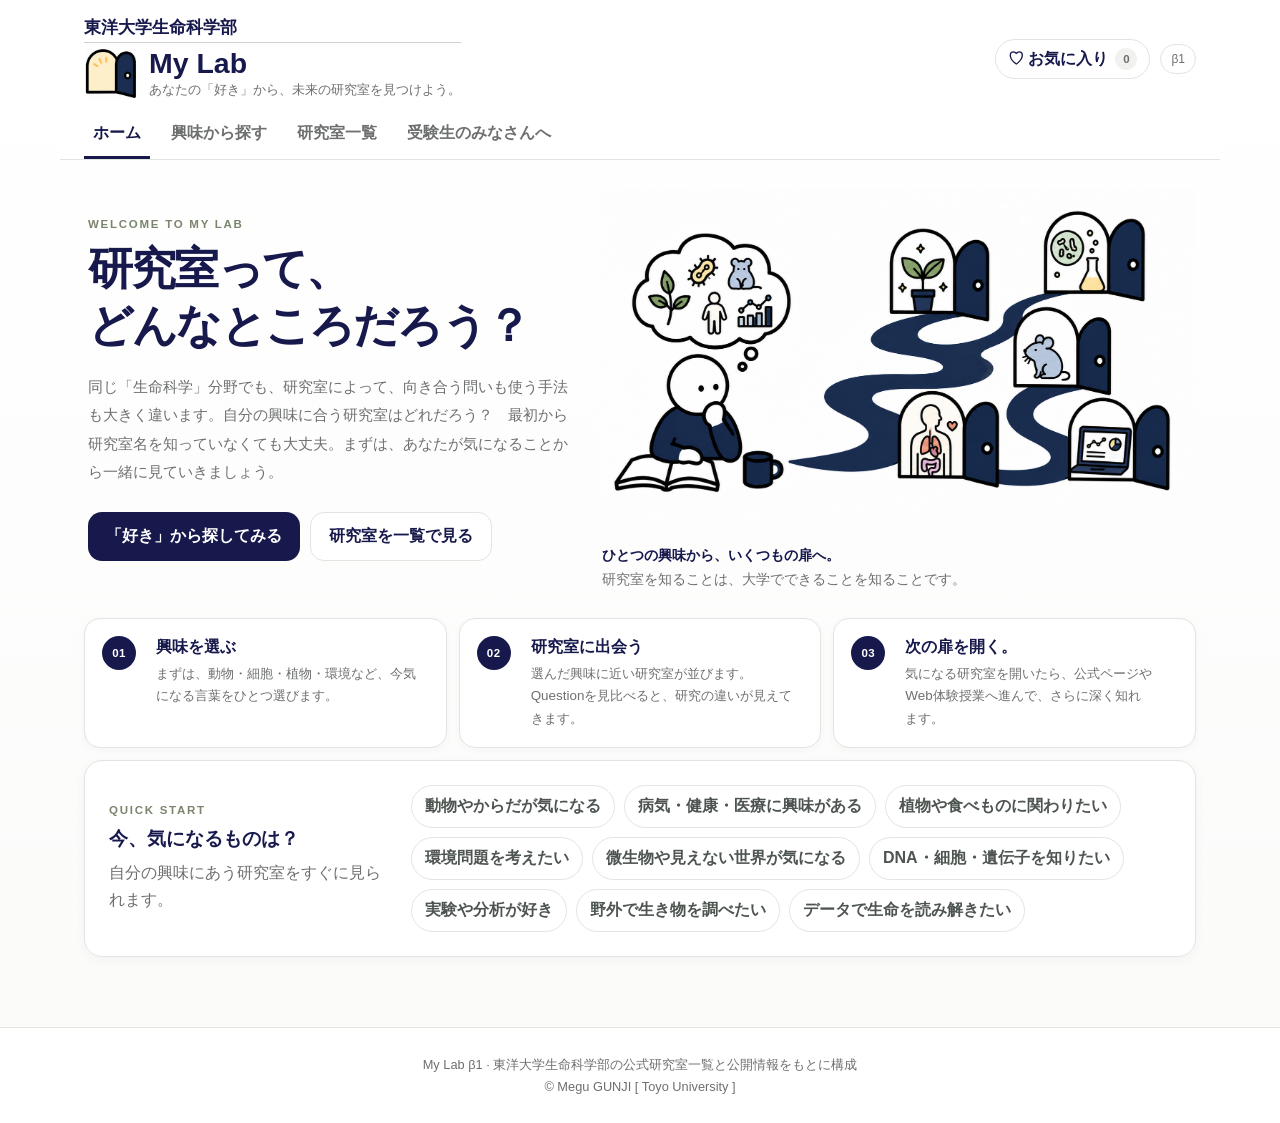
==== Mylab/index.html @ 7e8cb53e "Prepare lab directory for new departments" ====
<!doctype html>
<html lang="ja">
<head>
<meta charset="utf-8">
<meta name="viewport" content="width=device-width,initial-scale=1">
<title>My Lab β1｜あなたの「好き」から、未来の研究室を見つけよう。</title>
<meta name="description" content="東洋大学生命科学部の研究室を、興味や問いから探せるWebアプリです。">
<link rel="stylesheet" href="styles.css">
</head>
<body>
<header class="topbar">
  <div class="brand-lockup">
    <div class="brand-core">
      <span class="institution">東洋大学生命科学部</span>
      <div class="brand-logo-row">
        <img src="assets/mylab-mark.png" alt="研究室の扉を表したMy Labのロゴイラスト" class="brand-art">
        <div class="brand-text">
          <h1>My Lab</h1>
          <p class="brand-tagline">あなたの「好き」から、未来の研究室を見つけよう。</p>
        </div>
      </div>
    </div>
  </div>
  <div class="header-actions">
    <button class="header-favorite" data-go="favorites" aria-label="お気に入りを見る">♡ お気に入り <span id="favorite-count" class="favorite-count">0</span></button>
    <span class="prototype">β1</span>
  </div>
</header>

<nav class="tabs" aria-label="メインメニュー">
  <button class="tab active" data-view="home">ホーム</button>
  <button class="tab" data-view="interest">興味から探す</button>
  <button class="tab" data-view="labs">研究室一覧</button>
  <button class="tab" data-view="visitors">受験生のみなさんへ</button>
</nav>

<main>
<section id="view-home" class="view active">
  <div class="home-grid">
    <section class="welcome">
      <span class="eyebrow">WELCOME TO MY LAB</span>
      <h2>研究室って、<br>どんなところだろう？</h2>
      <p>同じ「生命科学」分野でも、研究室によって、向き合う問いも使う手法も大きく違います。自分の興味に合う研究室はどれだろう？　最初から研究室名を知っていなくても大丈夫。まずは、あなたが気になることから一緒に見ていきましょう。</p>
      <div class="home-buttons">
        <button class="primary" data-go="interest">「好き」から探してみる</button>
        <button class="secondary" data-go="labs">研究室を一覧で見る</button>
      </div>
    </section>
    <section class="hero-card card">
      <img src="assets/mylab-hero.png" alt="いろいろな研究室の扉へ続く道">
      <p class="hero-note"><strong>ひとつの興味から、いくつもの扉へ。</strong><br>研究室を知ることは、大学でできることを知ることです。</p>
    </section>
  </div>
  <section class="search-flow" aria-label="研究室を探す流れ">
    <article class="flow-card">
      <span class="flow-number">01</span>
      <div><h3>興味を選ぶ</h3><p>まずは、動物・細胞・植物・環境など、今気になる言葉をひとつ選びます。</p></div>
    </article>
    <article class="flow-card">
      <span class="flow-number">02</span>
      <div><h3>研究室に出会う</h3><p>選んだ興味に近い研究室が並びます。Questionを見比べると、研究の違いが見えてきます。</p></div>
    </article>
    <article class="flow-card">
      <span class="flow-number">03</span>
      <div><h3>次の扉を開く。</h3><p>気になる研究室を開いたら、公式ページやWeb体験授業へ進んで、さらに深く知れます。</p></div>
    </article>
  </section>
  <section class="quick-start card">
    <div>
      <span class="eyebrow">QUICK START</span>
      <h3>今、気になるものは？</h3>
      <p>自分の興味にあう研究室をすぐに見られます。</p>
    </div>
    <div id="home-tags" class="tag-grid"></div>
  </section>
</section>

<section id="view-interest" class="view">
  <div class="section-head">
    <div><span class="eyebrow">START FROM YOUR INTEREST</span><h2>興味から研究室を探す</h2><p>気になるトピックをひとつ選ぶと、研究室データから自動で関連する研究室を表示します。</p></div>
    <button id="clear-filters" class="text-button">選択をクリア</button>
  </div>
  <div id="interest-tags" class="interest-panel card"></div>
  <div class="result-head"><p id="result-message">すべての研究室を表示しています。</p><span id="result-count"></span></div>
  <div id="interest-results" class="lab-grid"></div>
</section>

<section id="view-labs" class="view">
  <div class="section-head">
    <div><span class="eyebrow">LAB DIRECTORY</span><h2>研究室一覧</h2><p id="lab-directory-lead">東洋大学生命科学部の研究室を掲載しています。</p></div>
  </div>
  <div class="search-row card">
    <input id="lab-search" type="search" placeholder="研究室名・先生名・キーワードで検索">
    <select id="department-filter">
      <option value="all">すべての学科</option>
    </select>
  </div>
  <section id="lab-jump-list" class="lab-jump-list card" aria-label="研究室名から探す"></section>
  <section id="lab-recommend-list" class="lab-recommend-list card" aria-label="おすすめから探す"></section>
  <section id="lab-card-nav" class="lab-card-nav card" aria-label="研究の問いから見る"></section>
  <div id="lab-list" class="lab-grid"></div>
</section>

<section id="view-visitors" class="view">
  <div class="visitor-hero">
    <span class="eyebrow">OPEN CAMPUS GUIDE</span>
    <h2>受験生のみなさんへ</h2>
    <p>オープンキャンパスや文化祭では、研究室ごとに展示・実験プログラム・相談会などを行っています。気になる研究を見つけたら、ぜひ先生や学生に話を聞いてみてください。</p>
  </div>
  <div id="event-summary" class="event-summary card"></div>
  <div id="event-date-tabs" class="event-date-tabs" aria-label="日付を選ぶ"></div>
  <div id="event-filters" class="event-filters card"></div>
  <section id="event-quick-index" class="event-quick-index card" aria-label="当日のプログラム早見表"></section>
  <div class="result-head"><p id="event-message">イベント情報を表示しています。</p><span id="event-count"></span></div>
  <div id="event-list" class="event-grid"></div>
</section>

<section id="view-favorites" class="view">
  <div class="section-head">
    <div><span class="eyebrow">MY FAVORITES</span><h2>気になる研究室</h2><p>あとで見返したい研究室を保存できます。オープンキャンパスや研究室見学の候補づくりにも使えます。</p></div>
    <button id="clear-favorites" class="text-button">お気に入りをすべて解除</button>
  </div>
  <div id="favorite-list" class="lab-grid"></div>
</section>
</main>

<div id="modal" class="modal" aria-hidden="true">
  <div class="modal-backdrop" data-close></div>
  <article class="modal-panel">
    <button class="modal-close" data-close aria-label="閉じる">×</button>
    <div id="modal-content"></div>
  </article>
</div>

<footer>
  <p>My Lab β1 · 東洋大学生命科学部の公式研究室一覧と公開情報をもとに構成</p>
  <p>© Megu GUNJI [ Toyo University ]</p>
</footer>
<script src="app.js"></script>
</body>
</html>
---- Mylab/styles.css ----
:root{--navy:#17194c;--navy2:#25345f;--ink:#2f302f;--muted:#6d706f;--paper:#fff;--bg:#f7f8f6;--line:#e2e5df;--soft:#edf4ec;--yellow:#fff2c7;--blue:#eaf0fa;--peach:#fcece4;--shadow:0 8px 24px rgba(25,34,45,.07);--radius:20px}
*{box-sizing:border-box}html{scroll-behavior:smooth}body{margin:0;font-family:-apple-system,BlinkMacSystemFont,"Hiragino Sans","Yu Gothic UI","Yu Gothic",sans-serif;color:var(--ink);background:linear-gradient(180deg,#fff 0,#f7f8f6 100%);min-height:100vh}button,input,select{font:inherit}button{cursor:pointer}h1,h2,h3,p{margin-top:0}.topbar{max-width:1160px;margin:auto;padding:22px 24px 12px;display:flex;align-items:center;justify-content:space-between;gap:20px}.brand-lockup{display:flex;align-items:center;gap:14px}.brand-art{width:88px;height:58px;object-fit:cover;object-position:left center;border-radius:12px}.brand-text h1{margin:0;font-size:1.65rem;color:var(--navy);letter-spacing:-.03em}.brand-text p{margin:3px 0 0;color:var(--muted);font-size:.9rem}.prototype{font-size:.75rem;color:var(--muted);border:1px solid var(--line);border-radius:999px;padding:7px 10px;background:#fff}.tabs{position:sticky;top:0;z-index:20;display:flex;gap:4px;max-width:1160px;margin:auto;padding:0 24px;border-bottom:1px solid var(--line);background:rgba(255,255,255,.95);backdrop-filter:blur(10px)}.tab{border:0;background:transparent;padding:13px 18px;color:var(--muted);font-weight:800;border-bottom:3px solid transparent}.tab.active{color:var(--navy);border-bottom-color:var(--navy)}main{max-width:1160px;margin:auto;padding:34px 24px 70px}.view{display:none}.view.active{display:block}.home-grid{display:grid;grid-template-columns:.9fr 1.1fr;gap:24px;align-items:stretch}.welcome{padding:28px 4px 20px}.eyebrow{display:block;font-size:.72rem;letter-spacing:.15em;font-weight:900;color:#7b856d;margin-bottom:10px}.welcome h2,.section-head h2{font-size:clamp(2rem,4vw,3.4rem);line-height:1.2;letter-spacing:-.04em;color:var(--navy);margin-bottom:18px}.welcome p{line-height:1.95;color:var(--muted);max-width:560px}.home-buttons{display:flex;gap:10px;flex-wrap:wrap;margin-top:25px}.primary,.secondary{border:0;border-radius:14px;padding:13px 18px;font-weight:900}.primary{background:var(--navy);color:white}.secondary{background:white;color:var(--navy);border:1px solid var(--line)}.card{background:var(--paper);border:1px solid var(--line);border-radius:var(--radius);box-shadow:var(--shadow)}.hero-card{overflow:hidden}.hero-card img{display:block;width:100%;height:340px;object-fit:cover}.hero-note{margin:0;padding:17px 20px;line-height:1.7;color:var(--muted);background:#fff}.hero-note strong{color:var(--navy)}.quick-start{margin-top:28px;padding:24px;display:grid;grid-template-columns:280px 1fr;gap:22px;align-items:center}.quick-start h3{margin-bottom:7px;color:var(--navy)}.quick-start p{margin:0;color:var(--muted);line-height:1.7}.tag-grid{display:flex;flex-wrap:wrap;gap:9px}.interest-tag{border:1px solid var(--line);background:#fff;border-radius:999px;padding:10px 13px;font-weight:800;color:#4e5551;transition:.18s}.interest-tag:hover,.interest-tag.selected{background:var(--navy);border-color:var(--navy);color:#fff;transform:translateY(-1px)}.guide-grid{display:grid;grid-template-columns:repeat(3,1fr);gap:14px;margin-top:20px}.guide-card{padding:20px}.guide-card .number{font-size:.74rem;font-weight:900;color:#89917e}.guide-card h3{color:var(--navy);margin:8px 0}.guide-card p{margin:0;line-height:1.7;color:var(--muted)}.section-head{display:flex;justify-content:space-between;align-items:end;gap:20px;margin-bottom:20px}.section-head h2{font-size:2.25rem;margin-bottom:8px}.section-head p{margin:0;color:var(--muted)}.text-button{border:0;background:transparent;color:var(--navy);font-weight:900}.interest-panel{padding:20px;display:flex;flex-wrap:wrap;gap:10px}.result-head{display:flex;justify-content:space-between;align-items:center;margin:22px 2px 13px;color:var(--muted)}.result-head p{margin:0}.lab-grid{display:grid;grid-template-columns:repeat(2,1fr);gap:16px}.lab-card{padding:22px;display:flex;flex-direction:column;gap:13px;transition:.18s}.lab-card:hover{transform:translateY(-3px);box-shadow:0 13px 28px rgba(25,34,45,.1)}.lab-top{display:flex;justify-content:space-between;gap:16px}.lab-dept{font-size:.75rem;font-weight:900;color:#7d8873;background:var(--soft);padding:6px 9px;border-radius:999px;align-self:flex-start}.lab-icon{font-size:2rem}.lab-card h3{font-size:1.22rem;color:var(--navy);margin:0}.pi{color:var(--muted);font-size:.87rem}.catch{font-size:1.05rem;line-height:1.7;font-weight:800;margin:0}.keywords{display:flex;gap:6px;flex-wrap:wrap}.keyword{font-size:.77rem;padding:6px 9px;border-radius:999px;background:var(--blue);color:#3c5074;font-weight:800}.lab-actions{display:flex;justify-content:space-between;align-items:center;margin-top:auto;padding-top:5px}.match{font-size:.78rem;color:#7d8873;font-weight:900}.open-lab{border:0;background:transparent;color:var(--navy);font-weight:900}.search-row{display:grid;grid-template-columns:1fr 220px;gap:12px;padding:14px;margin-bottom:18px}.search-row input,.search-row select{border:1px solid var(--line);border-radius:12px;padding:12px;background:#fff;color:var(--ink)}.modal{display:none;position:fixed;inset:0;z-index:100}.modal.open{display:block}.modal-backdrop{position:absolute;inset:0;background:rgba(11,15,37,.46);backdrop-filter:blur(3px)}.modal-panel{position:relative;z-index:1;max-width:760px;max-height:88vh;overflow:auto;margin:6vh auto;background:#fff;border-radius:24px;padding:30px;box-shadow:0 28px 70px rgba(0,0,0,.22)}.modal-close{position:absolute;right:17px;top:14px;border:0;background:#f3f4f1;width:36px;height:36px;border-radius:50%;font-size:1.3rem}.modal-title{padding-right:45px}.modal-title h2{font-size:2rem;color:var(--navy);margin-bottom:5px}.modal-catch{font-size:1.2rem;font-weight:900;line-height:1.7;margin:22px 0}.detail-grid{display:grid;grid-template-columns:1fr 1fr;gap:12px}.detail-box{padding:17px;border-radius:16px;background:#f8f9f7;border:1px solid var(--line)}.detail-box h3{font-size:.92rem;color:var(--navy);margin-bottom:9px}.detail-box p,.detail-box li{font-size:.9rem;line-height:1.75;color:var(--muted)}.detail-box ul{margin:0;padding-left:18px}.official-links{display:flex;gap:10px;flex-wrap:wrap;margin-top:20px}.official-links a{text-decoration:none;border-radius:12px;padding:11px 14px;font-weight:900;background:var(--navy);color:#fff}.official-links a.subtle{background:#fff;color:var(--navy);border:1px solid var(--line)}footer{border-top:1px solid var(--line);padding:24px;text-align:center;color:var(--muted);font-size:.8rem;background:#fff}footer p{margin:5px}
@media(max-width:850px){.home-grid,.quick-start{grid-template-columns:1fr}.hero-card img{height:300px}.lab-grid{grid-template-columns:1fr}.guide-grid{grid-template-columns:1fr}.brand-art{width:70px}.search-row{grid-template-columns:1fr}.detail-grid{grid-template-columns:1fr}}
@media(max-width:600px){.topbar{padding:14px}.brand-text p{display:none}.prototype{display:none}.tabs{padding:0 10px;overflow-x:auto}.tab{white-space:nowrap;padding:12px 13px}main{padding:24px 14px 55px}.welcome{padding-top:6px}.welcome h2{font-size:2.25rem}.hero-card img{height:220px}.quick-start{padding:18px}.modal-panel{margin:3vh 10px;max-height:94vh;padding:24px 18px}.section-head{align-items:flex-start;flex-direction:column}}
.source-note{font-size:.82rem;line-height:1.65;color:#667085;background:#f7f8fb;border-left:3px solid #bbc4d6;padding:.75rem .9rem;margin:1rem 0}

/* v0.3: department colors and clearer grouping */
:root{
  --life:#b63b45;
  --life-soft:#fff1f2;
  --life-line:#efc5ca;
  --resource:#3f7f55;
  --resource-soft:#eef8f0;
  --resource-line:#c6dfcc;
}
.brand-art{
  width:58px;
  height:58px;
  object-fit:contain;
  object-position:center;
  border-radius:14px;
  background:#fff;
  border:1px solid var(--line);
  padding:4px;
}
.lab-grid.grouped{
  display:block;
}
.department-group{
  margin:0 0 34px;
  padding:0;
}
.department-group + .department-group{
  padding-top:30px;
  border-top:2px dashed var(--line);
}
.department-heading{
  display:flex;
  align-items:flex-end;
  justify-content:space-between;
  gap:18px;
  margin:0 2px 15px;
  padding:16px 18px;
  border-radius:16px;
}
.department-heading.life{
  background:var(--life-soft);
  border-left:6px solid var(--life);
}
.department-heading.resource{
  background:var(--resource-soft);
  border-left:6px solid var(--resource);
}
.department-heading h3{
  margin:0 0 4px;
  font-size:1.35rem;
  color:var(--navy);
}
.department-heading p{
  margin:0;
  color:var(--muted);
  line-height:1.65;
  font-size:.9rem;
}
.department-count{
  white-space:nowrap;
  font-size:.78rem;
  font-weight:900;
  letter-spacing:.08em;
  color:var(--muted);
}
.department-cards{
  display:grid;
  grid-template-columns:repeat(2,minmax(0,1fr));
  gap:16px;
}
.lab-card{
  position:relative;
  overflow:hidden;
  padding:22px;
}
.lab-card::before{
  content:"";
  position:absolute;
  left:0;
  top:0;
  bottom:0;
  width:5px;
  background:var(--line);
}
.lab-card.life::before{background:var(--life)}
.lab-card.resource::before{background:var(--resource)}
.lab-top{
  align-items:flex-start;
}
.lab-title-wrap{
  min-width:0;
  padding-right:104px;
}
.lab-dept{
  position:absolute;
  top:16px;
  right:16px;
  font-size:.72rem;
  padding:5px 8px;
  background:#fff;
  border:1px solid var(--line);
  color:var(--muted);
}
.lab-card.life .lab-dept{
  color:var(--life);
  border-color:var(--life-line);
  background:var(--life-soft);
}
.lab-card.resource .lab-dept{
  color:var(--resource);
  border-color:var(--resource-line);
  background:var(--resource-soft);
}
.lab-card.life .keyword{
  background:var(--life-soft);
  color:#8f3039;
}
.lab-card.resource .keyword{
  background:var(--resource-soft);
  color:#326844;
}
.lab-icon{
  margin-top:23px;
}
.empty-result{
  padding:30px;
  text-align:center;
  color:var(--muted);
}
@media(max-width:850px){
  .department-cards{grid-template-columns:1fr}
}
@media(max-width:600px){
  .department-heading{align-items:flex-start;flex-direction:column;gap:8px}
  .lab-title-wrap{padding-right:86px}
  .brand-art{width:48px;height:48px}
}

/* v0.3 final: favorites and refined department presentation */
.favorite-tab{display:flex;align-items:center;gap:7px}
.favorite-count{display:inline-grid;place-items:center;min-width:22px;height:22px;padding:0 6px;border-radius:999px;background:#f1f2ef;color:var(--muted);font-size:.72rem;font-weight:900}
.favorite-tab.active .favorite-count{background:var(--navy);color:#fff}
.department-label{display:block;margin-bottom:3px;font-size:.65rem;letter-spacing:.14em;font-weight:900;opacity:.64}
.department-heading.life h3{color:var(--life)}
.department-heading.resource h3{color:var(--resource)}
.department-heading.life .department-count{color:var(--life)}
.department-heading.resource .department-count{color:var(--resource)}
.lab-actions{gap:10px}
.favorite-button{flex:0 0 auto;border:1px solid var(--line);background:#fff;color:#8a8e8b;border-radius:999px;min-width:38px;height:38px;padding:0 11px;font-size:1.25rem;line-height:1;font-weight:900;transition:.18s}
.favorite-button:hover{transform:translateY(-1px);border-color:#e7a6ac;color:var(--life)}
.favorite-button.active{background:var(--life-soft);border-color:var(--life-line);color:var(--life)}
.lab-actions .match{margin-right:auto}
.modal-title{position:relative;border-left:5px solid var(--line);padding-left:17px}
.modal-title.life{border-left-color:var(--life)}
.modal-title.resource{border-left-color:var(--resource)}
.modal-dept{display:inline-block;margin:0 0 8px;padding:5px 9px;border-radius:999px;border:1px solid var(--line);font-size:.72rem;font-weight:900;color:var(--muted)}
.modal-title.life .modal-dept{color:var(--life);background:var(--life-soft);border-color:var(--life-line)}
.modal-title.resource .modal-dept{color:var(--resource);background:var(--resource-soft);border-color:var(--resource-line)}
.modal-favorite{margin:-5px 0 20px;font-size:.88rem;height:auto;padding:10px 14px}
.detail-box.full{grid-column:1/-1}
.question-box{background:#fff9e9;border-color:#f0dfaf}
.question-box p{color:var(--navy);font-size:1rem;font-weight:800}
.empty-result strong{display:inline-block;margin-bottom:6px;color:var(--navy)}
@media(max-width:600px){
  .favorite-tab{gap:5px}
  .favorite-count{min-width:19px;height:19px;font-size:.65rem}
  .lab-actions{align-items:center;flex-wrap:wrap}
  .open-lab{margin-left:auto}
}

/* v0.3.5 — quiet layout refinement */
:root{
  --shadow:0 4px 14px rgba(25,34,45,.045);
  --radius:18px;
}
body{background:linear-gradient(180deg,#fff 0,#fafbf9 100%)}
.topbar{padding-top:18px;padding-bottom:10px}
.header-actions{display:flex;align-items:center;gap:10px}
.header-favorite{display:flex;align-items:center;gap:7px;border:1px solid var(--line);background:#fff;color:var(--navy);border-radius:999px;padding:8px 12px;font-weight:850;transition:.18s}
.header-favorite:hover{border-color:#c9ced0;background:#fafbf9;transform:translateY(-1px)}
.brand-art{width:54px;height:54px;object-fit:contain;object-position:center;border:0;border-radius:0;background:transparent;padding:0;box-shadow:none}
.tabs{gap:12px}
.tab{padding:12px 9px}
main{padding-top:30px}
.card{box-shadow:var(--shadow)}
.guide-card,.quick-start,.hero-card{box-shadow:0 3px 12px rgba(25,34,45,.04)}
.department-group + .department-group{border-top:1px solid var(--line);padding-top:28px}
.department-heading{padding:13px 16px;border-radius:13px;box-shadow:none}
.department-heading.life{background:#fff8f8;border-left:4px solid var(--life)}
.department-heading.resource{background:#f7fbf7;border-left:4px solid var(--resource)}
.lab-card{border:1px solid var(--line);background:#fff;box-shadow:0 2px 9px rgba(25,34,45,.035);overflow:visible;transform:none}
.lab-card::before{display:none}
.lab-card:hover,.lab-card:focus-within{transform:translateY(-2px);box-shadow:0 10px 23px rgba(25,34,45,.075)}
.lab-card.life:hover,.lab-card.life:focus-within{border-color:var(--life-line);background:linear-gradient(180deg,#fff 0,#fffafa 100%);box-shadow:inset 3px 0 0 var(--life),0 10px 23px rgba(182,59,69,.08)}
.lab-card.resource:hover,.lab-card.resource:focus-within{border-color:var(--resource-line);background:linear-gradient(180deg,#fff 0,#f9fcf9 100%);box-shadow:inset 3px 0 0 var(--resource),0 10px 23px rgba(63,127,85,.08)}
.lab-dept,.lab-card.life .lab-dept,.lab-card.resource .lab-dept{background:#fff;border-color:var(--line);color:var(--muted)}
.lab-card.life:hover .lab-dept,.lab-card.life:focus-within .lab-dept{color:var(--life);border-color:var(--life-line);background:var(--life-soft)}
.lab-card.resource:hover .lab-dept,.lab-card.resource:focus-within .lab-dept{color:var(--resource);border-color:var(--resource-line);background:var(--resource-soft)}
.lab-card.life .keyword,.lab-card.resource .keyword{background:#f3f5f3;color:#56605a}
.lab-card.life:hover .keyword,.lab-card.life:focus-within .keyword{background:var(--life-soft);color:#8f3039}
.lab-card.resource:hover .keyword,.lab-card.resource:focus-within .keyword{background:var(--resource-soft);color:#326844}
.favorite-button{background:#fff}
.favorite-button.active{background:#fff1f2}
.search-row{box-shadow:none;background:#fff}
.modal-panel{border-radius:20px}
@media(max-width:600px){
  .topbar{padding:12px 14px}
  .header-actions{gap:6px}
  .header-favorite{font-size:.78rem;padding:7px 9px}
  .header-favorite .favorite-count{min-width:19px;height:19px}
  .brand-art{width:43px;height:43px}
  .prototype{display:none}
  .lab-card.life:active{border-color:var(--life-line);background:var(--life-soft);box-shadow:inset 3px 0 0 var(--life)}
  .lab-card.resource:active{border-color:var(--resource-line);background:var(--resource-soft);box-shadow:inset 3px 0 0 var(--resource)}
}

/* Lab Card prototype v0.1 */
.lab-card-head{display:flex;justify-content:space-between;gap:18px;align-items:flex-start;padding-right:94px}
.lab-card-head h3{margin:0;color:var(--navy);font-size:1.28rem;letter-spacing:-.02em}
.pi-name{margin:5px 0 0;color:var(--muted);font-size:.88rem}
.hero-question span{font-size:.64rem;letter-spacing:.16em;font-weight:900;color:#8b8168}
.hero-question{margin:18px 0;padding:20px 22px;background:#fff9e9;border:1px solid #f0dfaf;border-radius:16px}
.hero-question h3{margin:7px 0 0;font-size:1.35rem;line-height:1.55;color:var(--navy);max-width:100%;overflow-wrap:anywhere;word-break:normal}
.detail-section{margin-top:28px;padding-top:24px;border-top:1px solid var(--line)}
.detail-section-head h3{margin:0 0 6px;color:var(--navy);font-size:1.35rem}
.detail-section-head p{margin:0;color:var(--muted);line-height:1.7;font-size:.88rem}
.course-grid{display:grid;grid-template-columns:repeat(3,minmax(0,1fr));gap:11px;margin-top:15px}
.course-card{text-decoration:none;color:inherit;border:1px solid var(--line);border-radius:15px;padding:16px;background:#fff;display:flex;flex-direction:column;min-height:190px;transition:.18s}
.course-card:hover{transform:translateY(-2px);border-color:#c8ced2;box-shadow:0 8px 20px rgba(25,34,45,.07)}
.course-meta{font-size:.69rem;color:var(--muted);font-weight:800;margin-bottom:8px}
.course-card strong{color:var(--navy);font-size:1rem}
.course-card p{font-size:.83rem;line-height:1.7;color:var(--muted);margin:9px 0 14px}
.course-link{margin-top:auto;color:var(--navy);font-size:.78rem;font-weight:900}
.more-grid{display:grid;gap:9px;margin-top:15px}
.more-card{text-decoration:none;color:inherit;border:1px solid var(--line);border-radius:14px;padding:13px 15px;background:#fff;display:grid;grid-template-columns:38px 1fr 20px;gap:11px;align-items:center;transition:.18s}
.more-card:hover{transform:translateX(3px);border-color:#c8ced2;background:#fafbf9}
.more-card.media-link{background:#fffdf7;border-color:#eadfbd}
.more-card.media-link:hover{background:#fff9e7;border-color:#d9c78f}
.more-icon{font-size:1.35rem;text-align:center}
.more-label{display:block;font-size:.64rem;letter-spacing:.08em;font-weight:900;color:#889087;margin-bottom:3px}
.more-card strong{display:block;color:var(--navy);font-size:.94rem}
.more-card p{margin:3px 0 0;color:var(--muted);font-size:.78rem;line-height:1.55}
.more-arrow{color:var(--navy);font-weight:900}
.next-door{padding-bottom:3px}
@media(max-width:850px){.course-grid{grid-template-columns:1fr}.course-card{min-height:0}.lab-card-head{padding-right:82px}}


/* Lab Card prototype v0.3 — quieter links, frameless hero, better Japanese wrapping */
html{line-break:strict}
body{overflow-wrap:normal;word-break:normal}
p,li,.catch,.more-card strong,.course-card strong,.detail-section-head h3,.modal-catch{
  text-wrap:pretty;
  word-break:normal;
  overflow-wrap:normal;
}
h1,h2,h3,.welcome h2,.section-head h2,.modal-title h2,.hero-question h3{
  text-wrap:balance;
  word-break:keep-all;
  overflow-wrap:normal;
}
.hero-card.card{
  border:0;
  border-radius:0;
  box-shadow:none;
  background:transparent;
  overflow:visible;
}
.hero-card img{
  height:auto;
  max-height:360px;
  object-fit:contain;
  border:0;
  border-radius:0;
  background:transparent;
}
.hero-note{
  margin-top:4px;
  padding:12px 4px 0;
  background:transparent;
  font-size:.9rem;
}
.welcome h2{font-size:clamp(1.9rem,3.5vw,3rem);line-height:1.28}
.welcome p{font-size:.94rem;line-height:1.9}
.lab-card h3,.lab-card-head h3{font-size:1.18rem;line-height:1.45}
.catch{font-size:1rem;line-height:1.75}
.modal-title h2{font-size:1.82rem;line-height:1.4}
.modal-catch{font-size:1.08rem;line-height:1.8}
.hero-question h3{font-size:1.23rem;line-height:1.65}
.detail-box p,.detail-box li{font-size:.88rem;line-height:1.82}
.course-card{
  text-decoration:none;
  cursor:default;
  min-height:168px;
  box-shadow:none;
}
.course-card:hover{
  transform:none;
  border-color:var(--line);
  box-shadow:none;
}
.course-card strong{font-size:.96rem;line-height:1.5}
.course-card p{font-size:.81rem;line-height:1.75;margin-bottom:0}
.course-link{display:none}
.syllabus-note{margin:12px 2px 0;text-align:right;font-size:.76rem}
.syllabus-note a{color:var(--muted);text-decoration:none;border-bottom:1px solid #cfd3cf;padding-bottom:2px}
.syllabus-note a:hover{color:var(--navy);border-color:var(--navy)}
.more-card strong{line-height:1.45}
@media(max-width:850px){
  .hero-card img{max-height:320px}
}
@media(max-width:600px){
  .welcome h2{font-size:2rem}
  .welcome p{font-size:.9rem}
  .hero-card img{max-height:250px}
  .modal-title h2{font-size:1.55rem}
  .modal-catch{font-size:1rem}
  .hero-question{padding:15px 16px;border-radius:14px}
  .hero-question h3{font-size:1.06rem;line-height:1.7;overflow-wrap:anywhere;word-break:normal}
  .syllabus-note{text-align:left}
}


/* Lab Card prototype v0.3.1 — faculty identification in the brand lockup */
.brand-text{display:grid;align-content:center;min-width:0}
.institution{
  display:block;
  margin:0 0 2px;
  color:var(--navy2);
  font-size:.68rem;
  line-height:1.2;
  font-weight:800;
  letter-spacing:.055em;
  white-space:nowrap;
}
.brand-text h1{line-height:1.05}
@media(max-width:600px){
  .brand-lockup{gap:9px;min-width:0}
  .institution{font-size:.6rem;letter-spacing:0}
  .brand-text h1{font-size:1.28rem}
  .brand-text p{font-size:.69rem;line-height:1.35;white-space:nowrap}
}
@media(max-width:420px){
  .brand-text p{font-size:.64rem;letter-spacing:-.02em}
  .header-favorite{padding:7px 8px}
  .header-favorite{font-size:0}
  .header-favorite::before{content:"♡";font-size:1rem}
  .header-favorite .favorite-count{font-size:.65rem}
}


/* Lab Card prototype v0.3.2 — faculty name above the combined My Lab logo */
.brand-lockup{
  display:grid;
  grid-template-columns:max-content;
  align-items:start;
  gap:4px;
}
.brand-logo-row{
  display:flex;
  align-items:center;
  gap:11px;
  width:max-content;
}
.institution{
  width:auto;
  justify-self:start;
  margin:0;
  padding:0 0 4px;
  color:var(--navy);
  font-size:.9rem;
  line-height:1.15;
  font-weight:900;
  letter-spacing:0;
  white-space:nowrap;
  border-bottom:1px solid rgba(29,48,89,.22);
  text-align:left;
}
.brand-text{display:grid;align-content:center;min-width:0}
.brand-text h1{font-size:1.78rem;line-height:1;margin:0;color:var(--navy)}
.brand-text p{margin:4px 0 0;color:var(--muted);font-size:.82rem;line-height:1.35;white-space:nowrap}
@media(max-width:600px){
  .topbar{align-items:flex-start}
  .brand-lockup{gap:3px}
  .brand-logo-row{gap:8px}
  .institution{font-size:.74rem;letter-spacing:0;padding-bottom:3px}
  .brand-art{width:44px;height:44px}
  .brand-text h1{font-size:1.38rem}
  .brand-text p{display:block;font-size:.65rem;line-height:1.25;white-space:nowrap}
}
@media(max-width:420px){
  .institution{font-size:.69rem;letter-spacing:0}
  .brand-text p{font-size:.61rem;letter-spacing:-.025em}
}


/* Lab Card prototype v0.3.3 — unified institutional/My Lab logo lockup */
.brand-lockup{
  display:grid;
  grid-template-columns:max-content;
  align-items:start;
  gap:4px;
  min-width:0;
}
.brand-core{
  display:inline-grid;
  grid-template-columns:1fr;
  width:max-content;
  align-items:start;
  gap:4px;
}
.brand-core .institution{
  display:block;
  width:100%;
  justify-self:stretch;
  margin:0;
  padding:0 0 4px;
  color:var(--navy);
  font-size:.9rem;
  line-height:1.15;
  font-weight:900;
  letter-spacing:0;
  white-space:nowrap;
  text-align:left;
  border-bottom:1px solid rgba(29,48,89,.22);
}
.brand-core .brand-logo-row{
  display:flex;
  align-items:center;
  gap:11px;
  width:max-content;
}
.brand-core .brand-text{
  display:grid;
  align-content:center;
  min-width:0;
}
.brand-core .brand-text h1{
  margin:0;
  color:var(--navy);
  font-size:1.78rem;
  line-height:1;
}
.brand-tagline{
  margin:1px 0 0;
  color:var(--muted);
  font-size:.82rem;
  line-height:1.35;
  white-space:nowrap;
}
@media(max-width:600px){
  .brand-lockup{gap:3px}
  .brand-core{gap:3px}
  .brand-core .institution{font-size:.74rem;padding-bottom:3px}
  .brand-core .brand-logo-row{gap:8px}
  .brand-core .brand-text h1{font-size:1.38rem}
  .brand-tagline{font-size:.65rem;line-height:1.25}
}
@media(max-width:420px){
  .brand-core .institution{font-size:.69rem}
  .brand-tagline{font-size:.61rem;letter-spacing:-.025em}
}

/* β1 logo reset — keep the original v0.3.2 balance, enlarge the faculty line */
.topbar{
  padding-top:18px;
  padding-bottom:10px;
  align-items:center;
}
.brand-lockup{
  display:grid;
  grid-template-columns:max-content;
  align-items:start;
  gap:4px;
  min-width:0;
}
.brand-core{
  display:inline-grid;
  grid-template-columns:1fr;
  width:max-content;
  align-items:start;
  gap:4px;
}
.brand-core .institution{
  display:block;
  width:100%;
  justify-self:stretch;
  margin:0;
  padding:0 0 4px;
  color:var(--navy);
  font-size:1.08rem;
  line-height:1.15;
  font-weight:900;
  letter-spacing:0;
  white-space:nowrap;
  text-align:left;
  border-bottom:1px solid rgba(29,48,89,.22);
}
.brand-core .brand-logo-row{
  display:flex;
  align-items:center;
  gap:11px;
  width:max-content;
}
.brand-art{
  width:54px;
  height:54px;
  object-fit:contain;
  object-position:center;
  border:0;
  border-radius:0;
  background:transparent;
  padding:0;
  box-shadow:none;
  flex:0 0 auto;
}
.brand-core .brand-text h1{
  margin:0;
  color:var(--navy);
  font-size:1.78rem;
  line-height:1;
  letter-spacing:0;
}
.brand-tagline{
  margin:4px 0 0;
  color:var(--muted);
  font-size:.82rem;
  line-height:1.35;
  white-space:nowrap;
}
@media(max-width:600px){
  .topbar{
    align-items:flex-start;
  }
  .brand-lockup{gap:3px}
  .brand-core{gap:3px}
  .brand-core .institution{font-size:.88rem;padding-bottom:3px}
  .brand-core .brand-logo-row{gap:8px}
  .brand-art{width:44px;height:44px}
  .brand-core .brand-text h1{font-size:1.38rem}
  .brand-tagline{display:block;font-size:.65rem;line-height:1.25;white-space:nowrap}
}
@media(max-width:420px){
  .brand-core .institution{font-size:.8rem}
  .brand-tagline{font-size:.61rem;letter-spacing:-.025em}
}

/* β1 keyword hierarchy */
.search-flow{
  margin-top:26px;
  display:grid;
  grid-template-columns:repeat(3,minmax(0,1fr));
  gap:12px;
}
.flow-card{
  display:grid;
  grid-template-columns:42px 1fr;
  gap:12px;
  align-items:start;
  border:1px solid var(--line);
  border-radius:16px;
  background:#fff;
  padding:17px;
  box-shadow:0 2px 9px rgba(25,34,45,.035);
}
.flow-number{
  display:grid;
  place-items:center;
  width:34px;
  height:34px;
  border-radius:50%;
  background:var(--navy);
  color:#fff;
  font-size:.72rem;
  font-weight:900;
  letter-spacing:.04em;
}
.flow-card h3{
  margin:0 0 6px;
  color:var(--navy);
  font-size:1rem;
  line-height:1.35;
}
.flow-card p{
  margin:0;
  color:var(--muted);
  font-size:.84rem;
  line-height:1.65;
}
.lab-card{
  cursor:pointer;
}
.lab-card .favorite-button,
.lab-card .open-lab{
  cursor:pointer;
}
.search-flow + .quick-start{
  margin-top:12px;
}
.interest-panel{
  display:grid;
  gap:16px;
}
.interest-route-grid{
  display:grid;
  grid-template-columns:repeat(3,minmax(0,1fr));
  gap:10px;
}
.interest-route{
  min-height:118px;
  text-align:left;
  border:1px solid var(--line);
  border-radius:14px;
  background:#fff;
  color:inherit;
  padding:14px;
  transition:.18s;
}
.interest-route:hover,
.interest-route.selected{
  transform:translateY(-1px);
  border-color:var(--navy);
  background:#fbfbff;
  box-shadow:0 8px 20px rgba(25,34,45,.07);
}
.interest-route span{
  display:block;
  color:var(--navy);
  font-weight:900;
  line-height:1.45;
}
.interest-route small{
  display:inline-block;
  margin:7px 0;
  color:#7b856d;
  font-size:.7rem;
  font-weight:900;
  letter-spacing:.08em;
}
.interest-route p{
  margin:0;
  color:var(--muted);
  font-size:.8rem;
  line-height:1.55;
}
.interest-route.selected small{
  color:var(--navy);
}
.detail-term-panel{
  border-top:1px solid var(--line);
  padding-top:15px;
}
.detail-term-grid{
  display:flex;
  flex-wrap:wrap;
  gap:8px;
}
.detail-term{
  display:inline-flex;
  align-items:center;
  gap:7px;
  border:1px solid var(--line);
  border-radius:999px;
  background:#fff;
  color:#4e5551;
  padding:8px 10px;
  font-weight:900;
  transition:.18s;
}
.detail-term small{
  display:inline-grid;
  place-items:center;
  min-width:22px;
  height:22px;
  padding:0 6px;
  border-radius:999px;
  background:#f2f4f1;
  color:var(--muted);
  font-size:.68rem;
  font-weight:900;
}
.detail-term:hover,
.detail-term.selected{
  transform:translateY(-1px);
  background:var(--navy);
  border-color:var(--navy);
  color:#fff;
}
.detail-term:hover small,
.detail-term.selected small{
  background:rgba(255,255,255,.18);
  color:#fff;
}
.detail-term.clear{
  background:#f5f6f3;
  color:var(--muted);
}
.detail-term.clear:hover{
  background:#e8ebe5;
  border-color:#d5dbd1;
  color:var(--navy);
}
.category-tabs{
  display:grid;
  grid-template-columns:repeat(4,minmax(0,1fr));
  gap:8px;
}
.category-tab{
  display:flex;
  align-items:center;
  justify-content:space-between;
  gap:8px;
  min-height:48px;
  border:1px solid var(--line);
  border-radius:12px;
  background:#fff;
  padding:10px 12px;
  color:#4e5551;
  font-weight:900;
  text-align:left;
  transition:.18s;
}
.category-tab small{
  color:var(--muted);
  font-size:.7rem;
  font-weight:900;
}
.category-tab:hover,
.category-tab.active{
  background:var(--navy);
  border-color:var(--navy);
  color:#fff;
}
.category-tab:hover small,
.category-tab.active small{
  color:rgba(255,255,255,.78);
}
.keyword-panel{
  border-top:1px solid var(--line);
  padding-top:15px;
}
.keyword-panel-head{
  display:flex;
  align-items:baseline;
  justify-content:space-between;
  gap:18px;
  margin-bottom:11px;
}
.keyword-panel-head strong{
  color:var(--navy);
  font-size:1rem;
}
.keyword-panel-head p{
  margin:0;
  color:var(--muted);
  font-size:.84rem;
  line-height:1.55;
}
.keyword-grid{
  display:flex;
  flex-wrap:wrap;
  gap:9px;
}
@media(max-width:850px){
  .search-flow,
  .interest-route-grid,
  .category-tabs{
    grid-template-columns:1fr;
  }
}
@media(max-width:600px){
  .category-tabs{
    grid-template-columns:1fr;
  }
  .keyword-panel-head{
    display:block;
  }
  .keyword-panel-head p{
    margin-top:5px;
  }
}

/* β1 visitor guide */
.visitor-hero{
  margin-bottom:18px;
  padding:6px 2px 0;
}
.visitor-hero h2{
  margin:0 0 12px;
  color:var(--navy);
  font-size:clamp(2rem,4vw,3.15rem);
  line-height:1.25;
  letter-spacing:0;
}
.visitor-hero p{
  max-width:780px;
  margin:0;
  color:var(--muted);
  line-height:1.9;
}
.event-summary{
  display:flex;
  justify-content:space-between;
  align-items:center;
  gap:20px;
  padding:20px 22px;
  margin-bottom:14px;
}
.event-summary h3{
  margin:0 0 7px;
  color:var(--navy);
  font-size:1.28rem;
}
.event-summary p{
  margin:0;
  color:var(--muted);
  line-height:1.7;
}
.event-summary-stats{
  display:flex;
  gap:9px;
  flex:0 0 auto;
}
.event-summary-stats span{
  display:grid;
  place-items:center;
  min-width:78px;
  min-height:64px;
  border:1px solid var(--line);
  border-radius:14px;
  background:#fafbf9;
  color:var(--muted);
  font-size:.76rem;
  font-weight:900;
}
.event-summary-stats strong{
  display:block;
  color:var(--navy);
  font-size:1.35rem;
  line-height:1;
}
.event-date-tabs{
  display:grid;
  grid-template-columns:repeat(2,minmax(0,1fr));
  gap:10px;
  margin:0 0 14px;
}
.event-date-tab{
  display:flex;
  align-items:center;
  justify-content:space-between;
  gap:10px;
  min-height:54px;
  border:1px solid var(--line);
  border-radius:14px;
  background:#fff;
  color:var(--navy);
  padding:12px 15px;
  text-align:left;
  font-weight:900;
  transition:.18s;
}
.event-date-tab small{
  color:var(--muted);
  font-size:.72rem;
  font-weight:900;
}
.event-date-tab:hover,
.event-date-tab.active{
  transform:translateY(-1px);
  border-color:var(--navy);
  background:var(--navy);
  color:#fff;
}
.event-date-tab:hover small,
.event-date-tab.active small{
  color:rgba(255,255,255,.78);
}
.event-filters{
  padding:18px;
}
.event-filter-grid{
  display:flex;
  flex-wrap:wrap;
  gap:8px;
}
.event-filter{
  border:1px solid var(--line);
  background:#fff;
  color:#4e5551;
  border-radius:999px;
  padding:9px 12px;
  font-weight:900;
  transition:.18s;
}
.event-filter:hover,
.event-filter.selected{
  background:var(--navy);
  border-color:var(--navy);
  color:#fff;
  transform:translateY(-1px);
}
.event-filter.clear{
  background:#f5f6f3;
  color:var(--muted);
}
.event-grid{
  display:grid;
  grid-template-columns:repeat(2,minmax(0,1fr));
  gap:16px;
}
.event-card{
  padding:20px;
  display:flex;
  flex-direction:column;
  gap:13px;
  border-left:4px solid var(--line);
}
.event-card.life{
  border-left-color:var(--life);
}
.event-card.resource{
  border-left-color:var(--resource);
}
.event-card-top{
  display:flex;
  align-items:center;
  flex-wrap:wrap;
  gap:7px;
}
.event-date,
.event-type{
  display:inline-flex;
  align-items:center;
  min-height:26px;
  border-radius:999px;
  padding:4px 9px;
  font-size:.72rem;
  font-weight:900;
}
.event-date{
  background:var(--navy);
  color:#fff;
}
.event-type{
  background:#f2f4f1;
  color:#515954;
}
.event-card h3{
  margin:0;
  color:var(--navy);
  font-size:1.16rem;
  line-height:1.55;
}
.event-program{
  margin:0;
  color:var(--ink);
  line-height:1.75;
  font-weight:750;
}
.event-meta{
  display:grid;
  gap:8px;
  margin:0;
}
.event-meta div{
  display:grid;
  grid-template-columns:54px 1fr;
  gap:10px;
  align-items:start;
}
.event-meta dt{
  color:var(--muted);
  font-size:.72rem;
  font-weight:900;
}
.event-meta dd{
  margin:0;
  color:var(--ink);
  font-size:.88rem;
  line-height:1.6;
}
.event-meta dd span{
  display:inline-block;
  margin:0 6px 6px 0;
  padding:4px 8px;
  border-radius:999px;
  background:#f2f4f1;
  font-weight:850;
}
.event-notes{
  display:flex;
  flex-wrap:wrap;
  gap:6px;
}
.event-notes span{
  border:1px solid var(--line);
  border-radius:999px;
  padding:5px 8px;
  color:var(--muted);
  font-size:.74rem;
  font-weight:850;
}
.event-actions{
  display:flex;
  align-items:center;
  flex-wrap:wrap;
  gap:8px;
  margin-top:auto;
  padding-top:2px;
}
.event-actions .open-lab{
  margin-left:auto;
}
.event-action-label{
  color:var(--muted);
  font-size:.76rem;
  font-weight:900;
}
.event-lab-button{
  border:1px solid var(--line);
  background:#fff;
  color:var(--navy);
  border-radius:999px;
  padding:8px 11px;
  font-size:.82rem;
  font-weight:900;
}
.event-lab-button:hover{
  border-color:#c8ced2;
  background:#fafbf9;
}
@media(max-width:850px){
  .event-summary{
    align-items:flex-start;
    flex-direction:column;
  }
  .event-grid{
    grid-template-columns:1fr;
  }
}
@media(max-width:600px){
  .visitor-hero h2{
    font-size:2rem;
  }
  .event-summary,
  .event-filters,
  .event-card{
    padding:16px;
  }
  .event-summary-stats{
    width:100%;
  }
  .event-summary-stats span{
    flex:1;
  }
  .event-meta div{
    grid-template-columns:46px 1fr;
  }
  .event-date-tabs{
    grid-template-columns:1fr;
  }
}

/* β1 mobile overview refinement */
@media(max-width:600px){
  body{
    background:#f7f8f6;
  }
  .topbar{
    gap:12px;
    align-items:flex-start;
  }
  .brand-lockup{
    min-width:0;
  }
  .brand-logo-row{
    gap:10px;
  }
  .brand-art{
    width:68px;
    height:48px;
    border-radius:10px;
  }
  .brand-text h1{
    font-size:1.72rem;
    line-height:1.05;
  }
  .institution{
    font-size:.92rem;
    margin-bottom:5px;
  }
  .header-actions{
    flex-shrink:0;
  }
  .header-favorite{
    min-height:34px;
    padding:7px 9px;
    font-size:.72rem;
  }
  .tabs{
    gap:2px;
    padding:0 8px;
  }
  .tab{
    flex:0 0 auto;
    padding:11px 10px;
    font-size:.82rem;
  }
  main{
    padding:18px 12px 48px;
  }
  .home-grid{
    gap:14px;
  }
  .welcome{
    padding:4px 2px 0;
  }
  .welcome h2{
    margin-bottom:12px;
    font-size:1.9rem;
    line-height:1.25;
  }
  .welcome p,
  .section-head p,
  .visitor-hero p{
    font-size:.86rem;
    line-height:1.72;
  }
  .home-buttons{
    display:grid;
    grid-template-columns:1fr;
    gap:8px;
    margin-top:18px;
  }
  .primary,
  .secondary{
    width:100%;
    min-height:44px;
    border-radius:12px;
    padding:11px 14px;
  }
  .hero-card img{
    height:168px;
    max-height:168px;
  }
  .hero-note{
    padding:12px 14px;
    font-size:.82rem;
    line-height:1.6;
  }
  .search-flow{
    gap:8px;
    margin-top:16px;
  }
  .flow-card{
    grid-template-columns:34px 1fr;
    gap:9px;
    padding:12px;
    border-radius:12px;
  }
  .flow-number{
    width:28px;
    height:28px;
    font-size:.66rem;
  }
  .flow-card h3{
    margin-bottom:3px;
    font-size:.92rem;
  }
  .flow-card p{
    font-size:.78rem;
    line-height:1.48;
  }
  .quick-start{
    margin-top:10px;
    padding:14px;
    gap:12px;
  }
  .quick-start h3{
    margin-bottom:4px;
    font-size:1rem;
  }
  .quick-start p{
    font-size:.82rem;
    line-height:1.55;
  }
  .tag-grid{
    max-height:124px;
    overflow:auto;
    padding-right:2px;
  }
  .interest-tag{
    padding:8px 10px;
    font-size:.82rem;
  }
  .section-head{
    gap:10px;
    margin-bottom:14px;
  }
  .section-head h2,
  .visitor-hero h2{
    margin-bottom:8px;
    font-size:1.72rem;
    line-height:1.25;
  }
  .text-button{
    align-self:flex-start;
    padding:0;
    font-size:.84rem;
  }
  .interest-panel{
    gap:12px;
    padding:14px;
  }
  .interest-route-grid{
    grid-template-columns:repeat(2,minmax(0,1fr));
    gap:8px;
  }
  .interest-route{
    display:flex;
    min-width:0;
    min-height:78px;
    flex-direction:column;
    justify-content:space-between;
    padding:11px 12px;
    border-radius:12px;
  }
  .interest-route span{
    font-size:.82rem;
    line-height:1.42;
  }
  .interest-route small{
    margin-top:6px;
    font-size:.65rem;
    letter-spacing:.04em;
  }
  .interest-route p{
    display:none;
  }
  .detail-term-panel{
    padding-top:12px;
  }
  .keyword-panel-head strong{
    font-size:.92rem;
  }
  .keyword-panel-head p{
    font-size:.76rem;
    line-height:1.5;
  }
  .detail-term-grid,
  .keyword-grid{
    max-height:170px;
    overflow:auto;
    padding:1px 2px 1px 0;
  }
  .detail-term{
    gap:5px;
    padding:7px 9px;
    font-size:.8rem;
  }
  .detail-term small{
    min-width:20px;
    height:20px;
    font-size:.64rem;
  }
  .result-head{
    align-items:flex-start;
    gap:6px;
    margin:14px 2px 10px;
    font-size:.8rem;
  }
  .lab-grid,
  .event-grid{
    gap:10px;
  }
  .lab-card{
    gap:9px;
    padding:15px;
    border-radius:14px;
  }
  .lab-card-head{
    gap:10px;
    padding-right:0;
  }
  .lab-card-head h3,
  .lab-card h3{
    font-size:1.02rem;
    line-height:1.4;
  }
  .lab-dept{
    flex-shrink:0;
    padding:5px 7px;
    font-size:.66rem;
  }
  .pi,
  .pi-name{
    font-size:.76rem;
  }
  .catch{
    display:-webkit-box;
    -webkit-box-orient:vertical;
    -webkit-line-clamp:2;
    overflow:hidden;
    font-size:.9rem;
    line-height:1.55;
  }
  .keywords{
    gap:5px;
  }
  .keywords .keyword:nth-child(n+5){
    display:none;
  }
  .keyword{
    padding:5px 7px;
    font-size:.68rem;
  }
  .lab-actions{
    gap:6px;
    padding-top:2px;
  }
  .favorite-button{
    min-width:34px;
    height:34px;
  }
  .match{
    max-width:150px;
    overflow:hidden;
    text-overflow:ellipsis;
    white-space:nowrap;
    font-size:.68rem;
  }
  .open-lab{
    font-size:.8rem;
  }
  .search-row{
    gap:8px;
    padding:10px;
    margin-bottom:12px;
  }
  .search-row input,
  .search-row select{
    min-height:42px;
    padding:10px;
    font-size:.88rem;
  }
  .visitor-hero{
    margin-bottom:12px;
  }
  .event-summary,
  .event-filters,
  .event-card{
    padding:14px;
    border-radius:14px;
  }
  .event-summary h3{
    font-size:1.03rem;
  }
  .event-summary p{
    font-size:.8rem;
    line-height:1.55;
  }
  .event-date-tab{
    min-height:46px;
    padding:10px 12px;
    border-radius:12px;
  }
  .event-filter{
    padding:7px 9px;
    font-size:.78rem;
  }
  .event-card{
    gap:9px;
  }
  .event-card h3{
    font-size:.98rem;
    line-height:1.45;
  }
  .event-program{
    display:-webkit-box;
    -webkit-box-orient:vertical;
    -webkit-line-clamp:3;
    overflow:hidden;
    font-size:.84rem;
    line-height:1.55;
  }
  .event-meta{
    gap:5px;
  }
  .event-meta div{
    grid-template-columns:42px 1fr;
    gap:7px;
  }
  .event-meta dt,
  .event-meta dd{
    font-size:.74rem;
  }
  .event-meta dd{
    line-height:1.48;
  }
  .event-notes{
    gap:5px;
  }
  .event-notes span{
    padding:4px 7px;
    font-size:.66rem;
  }
  .event-actions{
    gap:6px;
    align-items:flex-start;
  }
  .event-action-label{
    width:100%;
    font-size:.72rem;
  }
  .event-lab-button{
    padding:7px 9px;
    font-size:.78rem;
  }
  .modal-panel{
    border-radius:18px;
  }
  .modal-title h2{
    font-size:1.52rem;
    line-height:1.35;
  }
  .modal-catch{
    margin:16px 0;
    font-size:1rem;
    line-height:1.6;
  }
  .detail-box{
    padding:13px;
    border-radius:12px;
  }
}

/* Lab Card Refresh — question-led directory cards */
.lab-card{
  position:relative;
  gap:15px;
  padding:25px;
  min-height:0;
  border-color:#e4e7e1;
  background:#fff;
  box-shadow:0 2px 10px rgba(25,34,45,.035);
}
.lab-card:hover,
.lab-card:focus,
.lab-card:focus-within{
  transform:translateY(-2px);
  box-shadow:0 10px 22px rgba(25,34,45,.065);
}
.lab-card.life:hover,
.lab-card.life:focus,
.lab-card.life:focus-within{
  border-color:var(--life-line);
  background:var(--life-soft);
  box-shadow:inset 4px 0 0 var(--life),0 10px 22px rgba(182,59,69,.09);
}
.lab-card.resource:hover,
.lab-card.resource:focus,
.lab-card.resource:focus-within{
  border-color:var(--resource-line);
  background:var(--resource-soft);
  box-shadow:inset 4px 0 0 var(--resource),0 10px 22px rgba(63,127,85,.09);
}
.lab-card-topline{
  display:flex;
  align-items:center;
  justify-content:space-between;
  gap:12px;
}
.lab-card-topline .favorite-button{
  flex:0 0 auto;
}
.lab-card .lab-dept,
.lab-card.life .lab-dept,
.lab-card.resource .lab-dept{
  position:static;
  align-self:auto;
  border:1px solid var(--line);
  background:#fff;
  color:#747d76;
}
.lab-card.life:hover .lab-dept,
.lab-card.life:focus .lab-dept,
.lab-card.life:focus-within .lab-dept{
  color:var(--life);
  border-color:var(--life-line);
  background:var(--life-soft);
}
.lab-card.resource:hover .lab-dept,
.lab-card.resource:focus .lab-dept,
.lab-card.resource:focus-within .lab-dept{
  color:var(--resource);
  border-color:var(--resource-line);
  background:var(--resource-soft);
}
.lab-card-head{
  display:block;
  padding-right:0;
}
.lab-card-head h3,
.lab-card h3{
  margin:0;
  color:var(--navy);
  font-size:1.34rem;
  line-height:1.38;
  letter-spacing:0;
  word-break:keep-all;
  overflow-wrap:normal;
}
.pi-name{
  margin:5px 0 0;
  color:var(--muted);
  font-size:.95rem;
  line-height:1.55;
  font-weight:800;
}
.lab-question{
  padding:3px 0 3px 13px;
  border-left:2px solid #d7dcd7;
}
.lab-card.life:hover .lab-question,
.lab-card.life:focus .lab-question,
.lab-card.life:focus-within .lab-question{
  border-left-color:var(--life);
}
.lab-card.resource:hover .lab-question,
.lab-card.resource:focus .lab-question,
.lab-card.resource:focus-within .lab-question{
  border-left-color:var(--resource);
}
.lab-question-label{
  display:block;
  color:#8b8168;
  font-size:.66rem;
  letter-spacing:.12em;
  font-weight:900;
}
.lab-question p{
  margin:5px 0 0;
  color:var(--navy);
  font-size:clamp(.98rem,1.35vw,1.12rem);
  line-height:1.6;
  font-weight:800;
  text-wrap:pretty;
}
.catch{
  display:-webkit-box;
  -webkit-box-orient:vertical;
  -webkit-line-clamp:2;
  overflow:hidden;
  color:#3f4744;
  font-size:.94rem;
  line-height:1.7;
  font-weight:700;
}
.lab-recommended-preview{
  display:grid;
  gap:7px;
}
.lab-mini-label{
  color:#889087;
  font-size:.68rem;
  letter-spacing:.08em;
  font-weight:900;
}
.lab-recommended-preview ul{
  display:grid;
  gap:5px;
  margin:0;
  padding:0;
  list-style:none;
}
.lab-recommended-preview li{
  position:relative;
  padding-left:13px;
  color:#59625d;
  font-size:.82rem;
  line-height:1.55;
}
.lab-recommended-preview li::before{
  content:"";
  position:absolute;
  left:1px;
  top:.72em;
  width:5px;
  height:5px;
  border-radius:50%;
  background:#c8cec7;
}
.lab-card .keywords{
  gap:6px;
}
.lab-card .keyword,
.lab-card.life .keyword,
.lab-card.resource .keyword{
  border:1px solid transparent;
  background:#f3f5f3;
  color:#59625d;
  font-size:.72rem;
  font-weight:800;
}
.lab-card.life:hover .keyword,
.lab-card.life:focus .keyword,
.lab-card.life:focus-within .keyword{
  background:var(--life-soft);
  color:#8f3039;
}
.lab-card.resource:hover .keyword,
.lab-card.resource:focus .keyword,
.lab-card.resource:focus-within .keyword{
  background:var(--resource-soft);
  color:#326844;
}
.lab-actions{
  gap:10px;
  align-items:center;
  justify-content:space-between;
  margin-top:auto;
  padding-top:3px;
}
.lab-actions .match{
  margin-right:auto;
}
.lab-actions .match:empty{
  display:none;
}
.open-lab{
  padding:0;
  border:0;
  background:transparent;
  color:var(--navy);
  font-size:.86rem;
  font-weight:900;
  text-decoration:none;
}
.open-lab:hover,
.open-lab:focus-visible{
  text-decoration:underline;
  text-underline-offset:4px;
}

@media(max-width:600px){
  .lab-card{
    gap:12px;
    padding:17px;
  }
  .lab-card-topline{
    align-items:flex-start;
  }
  .lab-card-head h3,
  .lab-card h3{
    font-size:1.12rem;
    line-height:1.45;
  }
  .pi-name{
    font-size:.84rem;
  }
  .lab-question{
    padding-left:11px;
  }
  .lab-question p{
    font-size:.98rem;
    line-height:1.58;
  }
  .catch{
    font-size:.86rem;
    line-height:1.58;
  }
  .lab-recommended-preview li{
    font-size:.77rem;
    line-height:1.48;
  }
  .lab-card .keywords{
    max-height:58px;
    overflow:hidden;
  }
  .lab-card .keywords .keyword:nth-child(n+5){
    display:none;
  }
  .lab-card .keyword{
    padding:5px 7px;
    font-size:.67rem;
  }
  .lab-actions{
    align-items:flex-start;
  }
  .lab-actions .match{
    max-width:150px;
  }
  .open-lab{
    margin-left:auto;
    font-size:.8rem;
  }
  .lab-card.life:active,
  .lab-card.life:focus-visible{
    border-color:var(--life-line);
    background:var(--life-soft);
    box-shadow:inset 3px 0 0 var(--life);
  }
  .lab-card.resource:active,
  .lab-card.resource:focus-visible{
    border-color:var(--resource-line);
    background:var(--resource-soft);
    box-shadow:inset 3px 0 0 var(--resource);
  }
}

/* Lab quick index */
.lab-jump-list,
.lab-recommend-list{
  margin:0 0 18px;
  padding:18px;
  box-shadow:0 2px 9px rgba(25,34,45,.035);
}
.lab-jump-list.life,
.lab-recommend-list.life{
  border-color:var(--life-line);
}
.lab-jump-list.resource,
.lab-recommend-list.resource{
  border-color:var(--resource-line);
}
.lab-jump-list[hidden],
.lab-recommend-list[hidden]{
  display:none;
}
.lab-jump-head{
  display:flex;
  align-items:flex-end;
  justify-content:space-between;
  gap:16px;
  margin-bottom:12px;
}
.lab-jump-head h3{
  margin:0;
  color:var(--navy);
  font-size:1.08rem;
  line-height:1.35;
}
.lab-jump-head .eyebrow{
  margin-bottom:4px;
}
.lab-jump-head > span{
  color:var(--muted);
  font-size:.76rem;
  font-weight:900;
  white-space:nowrap;
}
.lab-jump-tabs{
  display:grid;
  grid-template-columns:repeat(2,minmax(0,1fr));
  gap:8px;
  margin-bottom:12px;
}
.lab-jump-tab{
  display:flex;
  align-items:center;
  justify-content:space-between;
  gap:8px;
  min-height:42px;
  border:1px solid var(--line);
  border-radius:12px;
  background:#fff;
  color:#4e5551;
  padding:9px 11px;
  font-weight:900;
  transition:.18s;
}
.lab-jump-tab small{
  color:var(--muted);
  font-size:.7rem;
  font-weight:900;
}
.lab-jump-tab.life.active,
.lab-jump-tab.life:hover:not(:disabled),
.lab-jump-tab.life:focus-visible{
  border-color:var(--life-line);
  background:var(--life-soft);
  color:var(--life);
}
.lab-jump-tab.resource.active,
.lab-jump-tab.resource:hover:not(:disabled),
.lab-jump-tab.resource:focus-visible{
  border-color:var(--resource-line);
  background:var(--resource-soft);
  color:var(--resource);
}
.lab-jump-tab:disabled{
  cursor:not-allowed;
  opacity:.45;
}
.lab-jump-grid{
  display:grid;
  grid-template-columns:repeat(3,minmax(0,1fr));
  gap:8px;
}
.lab-jump-item{
  display:grid;
  gap:5px;
  min-width:0;
  min-height:104px;
  border:1px solid var(--line);
  border-radius:12px;
  background:#fff;
  color:inherit;
  padding:10px 11px;
  text-align:left;
  transition:.18s;
}
.lab-jump-item:hover,
.lab-jump-item:focus-visible{
  transform:translateY(-1px);
  border-color:#c9ced0;
  box-shadow:0 7px 16px rgba(25,34,45,.055);
}
.lab-jump-item.life:hover,
.lab-jump-item.life:focus-visible{
  border-color:var(--life-line);
  background:var(--life-soft);
}
.lab-jump-item.resource:hover,
.lab-jump-item.resource:focus-visible{
  border-color:var(--resource-line);
  background:var(--resource-soft);
}
.lab-jump-list.life .lab-jump-item{
  border-color:#f0d4d7;
}
.lab-jump-list.life .lab-jump-keywords em{
  background:var(--life-soft);
  color:#8f3039;
}
.lab-jump-list.resource .lab-jump-item{
  border-color:#d5e6d9;
}
.lab-jump-list.resource .lab-jump-keywords em{
  background:var(--resource-soft);
  color:#326844;
}
.lab-jump-dept{
  color:var(--muted);
  font-size:.66rem;
  font-weight:900;
}
.lab-jump-item strong{
  color:var(--navy);
  font-size:1rem;
  line-height:1.42;
}
.lab-jump-pi{
  color:var(--muted);
  font-size:.84rem;
  font-weight:850;
  line-height:1.35;
}
.lab-jump-keywords{
  display:flex;
  flex-wrap:wrap;
  gap:4px;
  margin-top:auto;
}
.lab-jump-keywords em{
  display:inline-flex;
  max-width:100%;
  border-radius:999px;
  background:#f3f5f3;
  color:#626b66;
  padding:3px 6px;
  font-size:.74rem;
  font-style:normal;
  font-weight:800;
  line-height:1.2;
}
.index-empty{
  margin:0;
  grid-column:1/-1;
  border:1px dashed var(--line);
  border-radius:12px;
  background:#fff;
  color:var(--muted);
  padding:14px;
  font-size:.9rem;
  font-weight:850;
  line-height:1.6;
}

@media(max-width:850px){
  .lab-jump-grid{
    grid-template-columns:repeat(2,minmax(0,1fr));
  }
}

@media(max-width:600px){
  .lab-jump-list,
  .lab-recommend-list{
    margin-bottom:12px;
    padding:13px;
    border-radius:14px;
  }
  .lab-jump-head{
    align-items:flex-start;
    margin-bottom:10px;
  }
  .lab-jump-head h3{
    font-size:.98rem;
  }
  .lab-jump-grid{
    grid-template-columns:1fr;
    gap:7px;
    max-height:332px;
    overflow:auto;
    padding-right:2px;
  }
  .lab-jump-item{
    min-height:0;
    padding:9px 10px;
  }
  .lab-jump-item strong{
    font-size:.94rem;
  }
  .lab-jump-pi{
    font-size:.8rem;
  }
  .lab-jump-keywords em{
    font-size:.7rem;
  }
}

.lab-card-nav{
  margin:0 0 18px;
  padding:18px;
  box-shadow:0 2px 9px rgba(25,34,45,.035);
}
.lab-card-nav[hidden]{
  display:none;
}
.lab-card-nav-head{
  display:flex;
  align-items:flex-end;
  justify-content:space-between;
  gap:16px;
  margin-bottom:12px;
}
.lab-card-nav-head h3{
  margin:0;
  color:var(--navy);
  font-size:1.08rem;
  line-height:1.35;
}
.lab-card-nav-head .eyebrow{
  margin-bottom:4px;
}
.lab-card-nav-head > span{
  color:var(--muted);
  font-size:.76rem;
  font-weight:900;
  white-space:nowrap;
}
.lab-card-nav-buttons{
  display:grid;
  grid-template-columns:repeat(2,minmax(0,1fr));
  gap:8px;
}
.lab-card-nav-button{
  display:flex;
  align-items:center;
  justify-content:space-between;
  gap:10px;
  min-height:50px;
  border:1px solid var(--line);
  border-radius:12px;
  background:#fff;
  color:var(--navy);
  padding:12px 14px;
  text-align:left;
  font-weight:900;
  transition:.18s;
}
.lab-card-nav-button small{
  color:var(--muted);
  font-size:.72rem;
  font-weight:900;
}
.lab-card-nav-button.life:hover,
.lab-card-nav-button.life.active,
.lab-card-nav-button.life:focus-visible{
  transform:translateY(-1px);
  border-color:var(--life-line);
  background:var(--life-soft);
  color:var(--life);
}
.lab-card-nav-button.resource:hover,
.lab-card-nav-button.resource.active,
.lab-card-nav-button.resource:focus-visible{
  transform:translateY(-1px);
  border-color:var(--resource-line);
  background:var(--resource-soft);
  color:var(--resource);
}

.recommend-index-grid,
.question-index-grid{
  display:grid;
  grid-template-columns:repeat(2,minmax(0,1fr));
  gap:8px;
  margin-top:12px;
}
.recommend-index-item,
.question-index-item{
  display:grid;
  gap:7px;
  min-width:0;
  border:1px solid var(--line);
  border-radius:12px;
  background:#fff;
  color:inherit;
  padding:12px 13px;
  text-align:left;
  transition:.18s;
}
.recommend-index-item:hover,
.recommend-index-item:focus-visible,
.question-index-item:hover,
.question-index-item:focus-visible{
  transform:translateY(-1px);
  border-color:#c9ced0;
  box-shadow:0 7px 16px rgba(25,34,45,.055);
}
.recommend-index-item strong,
.question-index-item strong{
  color:var(--navy);
  font-size:1rem;
  line-height:1.42;
}
.recommend-index-pi,
.question-index-pi{
  color:var(--muted);
  font-size:.84rem;
  font-weight:850;
  line-height:1.35;
}
.recommend-index-item ul{
  display:grid;
  gap:5px;
  margin:0;
  padding:0;
  list-style:none;
}
.recommend-index-item li{
  position:relative;
  padding-left:13px;
  color:#59625d;
  font-size:.86rem;
  line-height:1.55;
}
.recommend-index-item li::before{
  content:"";
  position:absolute;
  left:1px;
  top:.72em;
  width:5px;
  height:5px;
  border-radius:50%;
  background:#c8cec7;
}
.question-index-item p{
  margin:0;
  color:var(--navy);
  font-size:.95rem;
  line-height:1.58;
  font-weight:800;
  overflow-wrap:anywhere;
}

@media(max-width:600px){
  .lab-card-nav{
    margin-bottom:12px;
    padding:13px;
    border-radius:14px;
  }
  .lab-card-nav-head{
    align-items:flex-start;
    margin-bottom:10px;
  }
  .lab-card-nav-head h3{
    font-size:.98rem;
  }
  .lab-card-nav-buttons{
    grid-template-columns:1fr;
  }
  .lab-card-nav-button{
    min-height:44px;
    padding:10px 11px;
  }
  .recommend-index-grid,
  .question-index-grid{
    grid-template-columns:1fr;
    gap:7px;
    max-height:390px;
    overflow:auto;
    padding-right:2px;
  }
  .recommend-index-item,
  .question-index-item{
    padding:10px 11px;
  }
  .recommend-index-item strong,
  .question-index-item strong{
    font-size:.94rem;
  }
  .recommend-index-pi,
  .question-index-pi{
    font-size:.8rem;
  }
  .recommend-index-item li,
  .question-index-item p{
    font-size:.82rem;
  }
}

.interest-index-list{
  display:block;
}
.interest-index-grid{
  display:grid;
  grid-template-columns:repeat(3,minmax(0,1fr));
  gap:8px;
}
.interest-index-grid .lab-jump-item{
  min-height:92px;
}

@media(max-width:850px){
  .interest-index-grid{
    grid-template-columns:repeat(2,minmax(0,1fr));
  }
}

@media(max-width:600px){
  .interest-index-grid{
    grid-template-columns:1fr;
    gap:7px;
  }
}

/* Visitor Guide Refresh - quick index first, details second */
.event-quick-index{
  margin:0 0 16px;
  padding:18px;
  box-shadow:0 2px 9px rgba(25,34,45,.035);
}
.event-quick-index[hidden]{
  display:none;
}
.event-index-head{
  display:flex;
  align-items:flex-end;
  justify-content:space-between;
  gap:16px;
  margin-bottom:12px;
}
.event-index-head h3{
  margin:0;
  color:var(--navy);
  font-size:1.08rem;
  line-height:1.35;
}
.event-index-head .eyebrow{
  margin-bottom:4px;
}
.event-index-head > span{
  color:var(--muted);
  font-size:.76rem;
  font-weight:900;
  white-space:nowrap;
}
.event-index-grid{
  display:grid;
  grid-template-columns:repeat(2,minmax(0,1fr));
  gap:8px;
}
.event-index-item{
  display:grid;
  gap:5px;
  min-height:112px;
  border:1px solid var(--line);
  border-radius:12px;
  background:#fff;
  color:inherit;
  padding:10px 11px;
  text-align:left;
  transition:.18s;
}
.event-index-item:hover,
.event-index-item:focus-visible{
  transform:translateY(-1px);
  border-color:#c9ced0;
  box-shadow:0 7px 16px rgba(25,34,45,.055);
}
.event-index-item.life{
  border-color:#f0d4d7;
}
.event-index-item.life:hover,
.event-index-item.life:focus-visible{
  border-color:var(--life-line);
  background:var(--life-soft);
}
.event-index-item.resource{
  border-color:#d5e6d9;
}
.event-index-item.resource:hover,
.event-index-item.resource:focus-visible{
  border-color:var(--resource-line);
  background:var(--resource-soft);
}
.event-index-type{
  color:var(--muted);
  font-size:.66rem;
  font-weight:900;
}
.event-index-item strong{
  color:var(--navy);
  font-size:.9rem;
  line-height:1.42;
}
.event-index-meta,
.event-index-teacher{
  color:var(--muted);
  font-size:.72rem;
  font-weight:850;
  line-height:1.35;
}
.event-index-teacher{
  margin-top:auto;
}
.event-card{
  position:relative;
  gap:15px;
  padding:20px;
  border:1px solid var(--line);
  border-left:4px solid var(--line);
  border-radius:16px;
  outline:none;
  transition:.18s;
}
.event-card:hover,
.event-card:focus-visible,
.event-card:focus-within{
  transform:translateY(-2px);
  box-shadow:0 10px 22px rgba(25,34,45,.08);
}
.event-card.life{
  border-left-color:var(--life);
}
.event-card.life:hover,
.event-card.life:focus-visible,
.event-card.life:focus-within{
  border-color:var(--life-line);
  border-left-color:var(--life);
  background:linear-gradient(180deg,#fff 0%,var(--life-soft) 100%);
}
.event-card.resource{
  border-left-color:var(--resource);
}
.event-card.resource:hover,
.event-card.resource:focus-visible,
.event-card.resource:focus-within{
  border-color:var(--resource-line);
  border-left-color:var(--resource);
  background:linear-gradient(180deg,#fff 0%,var(--resource-soft) 100%);
}
.event-card-topline{
  display:flex;
  align-items:center;
  flex-wrap:wrap;
  gap:7px;
}
.event-card-head{
  display:grid;
  gap:6px;
}
.event-card-label{
  color:var(--muted);
  font-size:.68rem;
  font-weight:950;
  letter-spacing:0;
}
.event-card h3{
  font-size:1.24rem;
  line-height:1.45;
}
.event-program{
  font-size:.95rem;
}
.event-meta{
  grid-template-columns:repeat(3,minmax(0,1fr));
  gap:8px;
}
.event-meta div{
  display:block;
  min-width:0;
  border:1px solid var(--line);
  border-radius:12px;
  background:rgba(255,255,255,.74);
  padding:9px 10px;
}
.event-meta dt{
  margin-bottom:4px;
}
.event-meta dd span{
  margin:0 4px 4px 0;
}
.event-teachers{
  display:grid;
  gap:7px;
  margin-top:auto;
  padding-top:2px;
}
.event-actions{
  margin-top:0;
  padding-top:0;
}
.event-lab-button.life:hover,
.event-lab-button.life:focus-visible{
  border-color:var(--life-line);
  background:var(--life-soft);
  color:var(--life);
}
.event-lab-button.resource:hover,
.event-lab-button.resource:focus-visible{
  border-color:var(--resource-line);
  background:var(--resource-soft);
  color:var(--resource);
}

@media(max-width:850px){
  .event-index-grid{
    grid-template-columns:1fr;
  }
  .event-meta{
    grid-template-columns:1fr;
  }
}

@media(max-width:600px){
  .event-quick-index{
    margin-bottom:12px;
    padding:13px;
    border-radius:14px;
  }
  .event-index-head{
    align-items:flex-start;
    margin-bottom:10px;
  }
  .event-index-head h3{
    font-size:.98rem;
  }
  .event-index-grid{
    gap:7px;
    max-height:360px;
    overflow:auto;
    padding-right:2px;
  }
  .event-index-item{
    min-height:0;
    padding:9px 10px;
  }
  .event-index-item strong{
    font-size:.84rem;
  }
  .event-card{
    gap:10px;
    padding:15px;
    border-radius:14px;
  }
  .event-card h3{
    font-size:1.04rem;
  }
  .event-program{
    -webkit-line-clamp:4;
  }
  .event-teachers{
    gap:6px;
  }
}

/* Modal question wrapping */
.hero-question h3{
  max-width:100%;
  min-width:0;
  white-space:normal;
  overflow-wrap:anywhere;
  word-break:normal;
}

@media(max-width:600px){
  .hero-question{
    height:auto;
    min-height:0;
    padding:15px 16px;
  }
  .hero-question h3{
    font-size:1.06rem;
    line-height:1.7;
  }
}

/* Department theme hooks for future departments */
.department-themed{
  --dept-color:#4d6f91;
  --dept-soft:#eef5fb;
  --dept-line:#c8d9e8;
}
.department-heading.department-themed{
  background:var(--dept-soft);
  border-left-color:var(--dept-color);
}
.department-heading.department-themed h3,
.department-heading.department-themed .department-count{
  color:var(--dept-color);
}
.lab-card.department-themed:hover,
.lab-card.department-themed:focus,
.lab-card.department-themed:focus-within{
  border-color:var(--dept-line);
  background:var(--dept-soft);
  box-shadow:inset 4px 0 0 var(--dept-color),0 10px 22px rgba(25,34,45,.08);
}
.lab-card.department-themed:hover .lab-dept,
.lab-card.department-themed:focus .lab-dept,
.lab-card.department-themed:focus-within .lab-dept{
  color:var(--dept-color);
  border-color:var(--dept-line);
  background:var(--dept-soft);
}
.lab-card.department-themed:hover .lab-question,
.lab-card.department-themed:focus .lab-question,
.lab-card.department-themed:focus-within .lab-question{
  border-left-color:var(--dept-color);
}
.lab-card.department-themed:hover .keyword,
.lab-card.department-themed:focus .keyword,
.lab-card.department-themed:focus-within .keyword{
  background:var(--dept-soft);
  color:var(--dept-color);
}
.lab-jump-list.department-themed,
.lab-recommend-list.department-themed{
  border-color:var(--dept-line);
}
.lab-jump-list.department-themed .lab-jump-item,
.lab-recommend-list.department-themed .recommend-index-item{
  border-color:var(--dept-line);
}
.lab-jump-list.department-themed .lab-jump-keywords em,
.lab-recommend-list.department-themed .lab-jump-keywords em{
  background:var(--dept-soft);
  color:var(--dept-color);
}
.lab-jump-tab.department-themed.active,
.lab-jump-tab.department-themed:hover:not(:disabled),
.lab-jump-tab.department-themed:focus-visible,
.lab-jump-item.department-themed:hover,
.lab-jump-item.department-themed:focus-visible,
.recommend-index-item.department-themed:hover,
.recommend-index-item.department-themed:focus-visible,
.question-index-item.department-themed:hover,
.question-index-item.department-themed:focus-visible,
.lab-card-nav-button.department-themed.active,
.lab-card-nav-button.department-themed:hover,
.lab-card-nav-button.department-themed:focus-visible,
.event-index-item.department-themed:hover,
.event-index-item.department-themed:focus-visible,
.event-lab-button.department-themed:hover,
.event-lab-button.department-themed:focus-visible{
  border-color:var(--dept-line);
  background:var(--dept-soft);
  color:var(--dept-color);
}
.event-filter.department-themed.selected,
.event-filter.department-themed:hover{
  border-color:var(--dept-color);
  background:var(--dept-color);
  color:#fff;
}
.event-index-item.department-themed,
.event-card.department-themed{
  border-left-color:var(--dept-color);
}
.event-card.department-themed:hover,
.event-card.department-themed:focus-visible,
.event-card.department-themed:focus-within{
  border-color:var(--dept-line);
  border-left-color:var(--dept-color);
  background:linear-gradient(180deg,#fff 0%,var(--dept-soft) 100%);
}
.modal-title.department-themed{
  border-left-color:var(--dept-color);
}
.modal-title.department-themed .modal-dept{
  color:var(--dept-color);
  background:var(--dept-soft);
  border-color:var(--dept-line);
}

@media(max-width:600px){
  .lab-card.department-themed:active,
  .lab-card.department-themed:focus-visible{
    border-color:var(--dept-line);
    background:var(--dept-soft);
    box-shadow:inset 3px 0 0 var(--dept-color);
  }
}
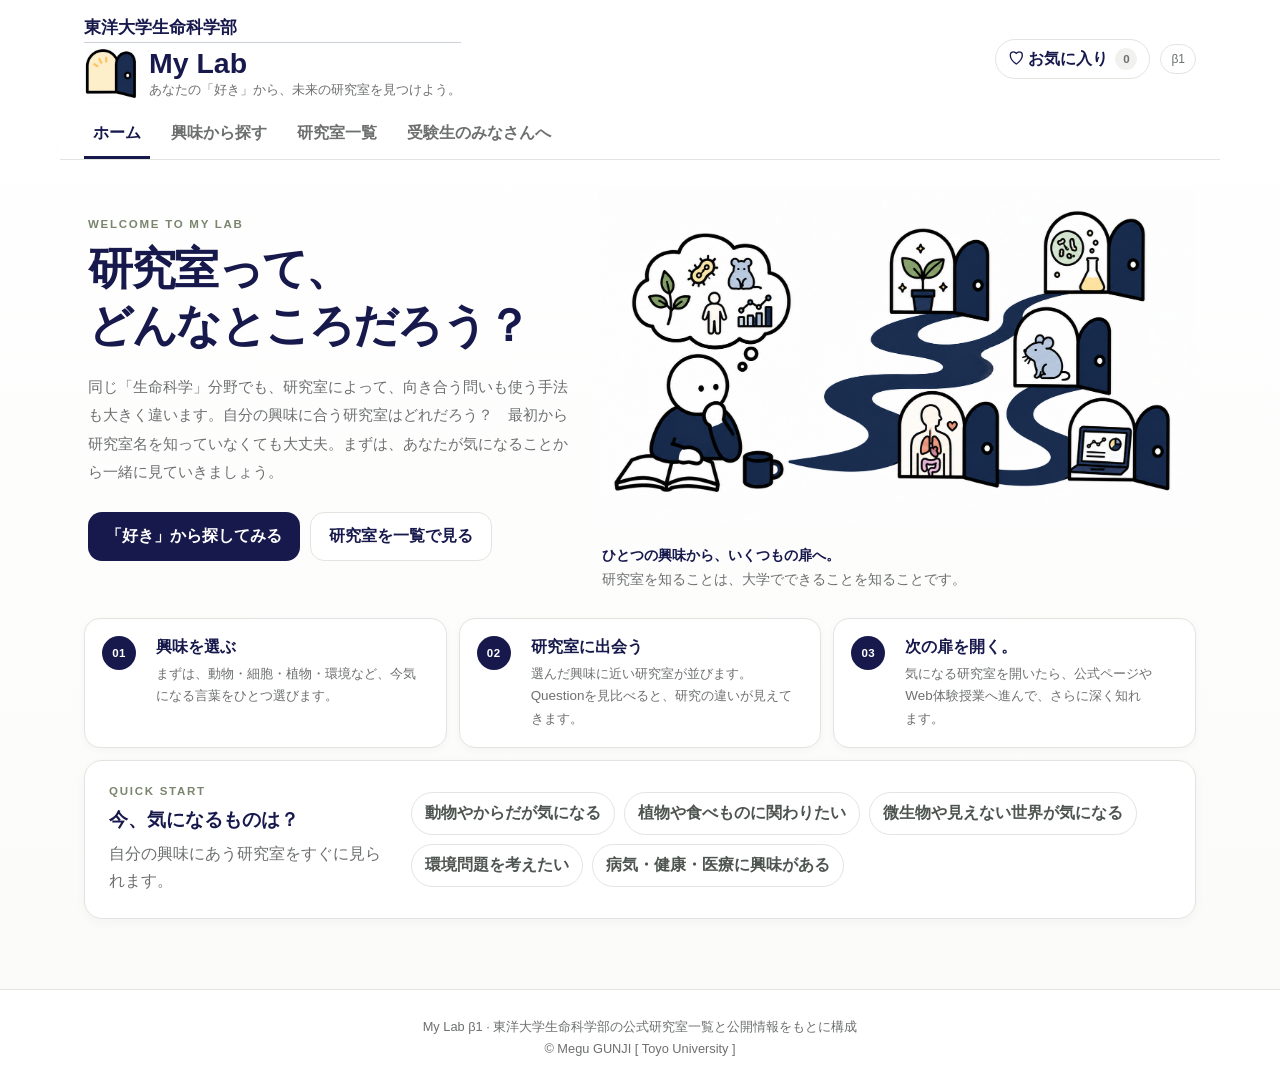
==== commit 01b1db52: "Apply structured lab tag guide" ====
--- a/Mylab/index.html
+++ b/Mylab/index.html
@@ -96,8 +96,8 @@
     </select>
   </div>
   <section id="lab-jump-list" class="lab-jump-list card" aria-label="研究室名から探す"></section>
+  <section id="lab-card-nav" class="lab-card-nav card" aria-label="研究の問いから見る"></section>
   <section id="lab-recommend-list" class="lab-recommend-list card" aria-label="おすすめから探す"></section>
-  <section id="lab-card-nav" class="lab-card-nav card" aria-label="研究の問いから見る"></section>
   <div id="lab-list" class="lab-grid"></div>
 </section>
 
--- a/Mylab/styles.css
+++ b/Mylab/styles.css
@@ -1716,7 +1716,8 @@
 
 /* Lab quick index */
 .lab-jump-list,
-.lab-recommend-list{
+.lab-recommend-list,
+.lab-card-nav{
   margin:0 0 18px;
   padding:18px;
   box-shadow:0 2px 9px rgba(25,34,45,.035);
@@ -1730,7 +1731,8 @@
   border-color:var(--resource-line);
 }
 .lab-jump-list[hidden],
-.lab-recommend-list[hidden]{
+.lab-recommend-list[hidden],
+.lab-card-nav[hidden]{
   display:none;
 }
 .lab-jump-head{
@@ -1901,7 +1903,8 @@
 
 @media(max-width:600px){
   .lab-jump-list,
-  .lab-recommend-list{
+  .lab-recommend-list,
+  .lab-card-nav{
     margin-bottom:12px;
     padding:13px;
     border-radius:14px;
@@ -1935,14 +1938,6 @@
   }
 }
 
-.lab-card-nav{
-  margin:0 0 18px;
-  padding:18px;
-  box-shadow:0 2px 9px rgba(25,34,45,.035);
-}
-.lab-card-nav[hidden]{
-  display:none;
-}
 .lab-card-nav-head{
   display:flex;
   align-items:flex-end;
@@ -2138,6 +2133,24 @@
 .interest-index-grid .lab-jump-item{
   min-height:92px;
 }
+.interest-index-grid .lab-jump-item.department-themed{
+  border-color:var(--dept-line);
+  border-left:5px solid var(--dept-color);
+  background:linear-gradient(90deg,var(--dept-soft) 0%,#fff 42%);
+}
+.interest-index-grid .lab-jump-item.department-themed .lab-jump-dept{
+  width:max-content;
+  max-width:100%;
+  color:var(--dept-color);
+  background:var(--dept-soft);
+  border:1px solid var(--dept-line);
+  border-radius:999px;
+  padding:3px 7px;
+}
+.interest-index-grid .lab-jump-item.department-themed .lab-jump-keywords em{
+  background:var(--dept-soft);
+  color:var(--dept-color);
+}
 
 @media(max-width:850px){
   .interest-index-grid{
@@ -2454,15 +2467,18 @@
   color:var(--dept-color);
 }
 .lab-jump-list.department-themed,
-.lab-recommend-list.department-themed{
+.lab-recommend-list.department-themed,
+.lab-card-nav.department-themed{
   border-color:var(--dept-line);
 }
 .lab-jump-list.department-themed .lab-jump-item,
-.lab-recommend-list.department-themed .recommend-index-item{
+.lab-recommend-list.department-themed .recommend-index-item,
+.lab-card-nav.department-themed .question-index-item{
   border-color:var(--dept-line);
 }
 .lab-jump-list.department-themed .lab-jump-keywords em,
-.lab-recommend-list.department-themed .lab-jump-keywords em{
+.lab-recommend-list.department-themed .lab-jump-keywords em,
+.lab-card-nav.department-themed .lab-jump-keywords em{
   background:var(--dept-soft);
   color:var(--dept-color);
 }
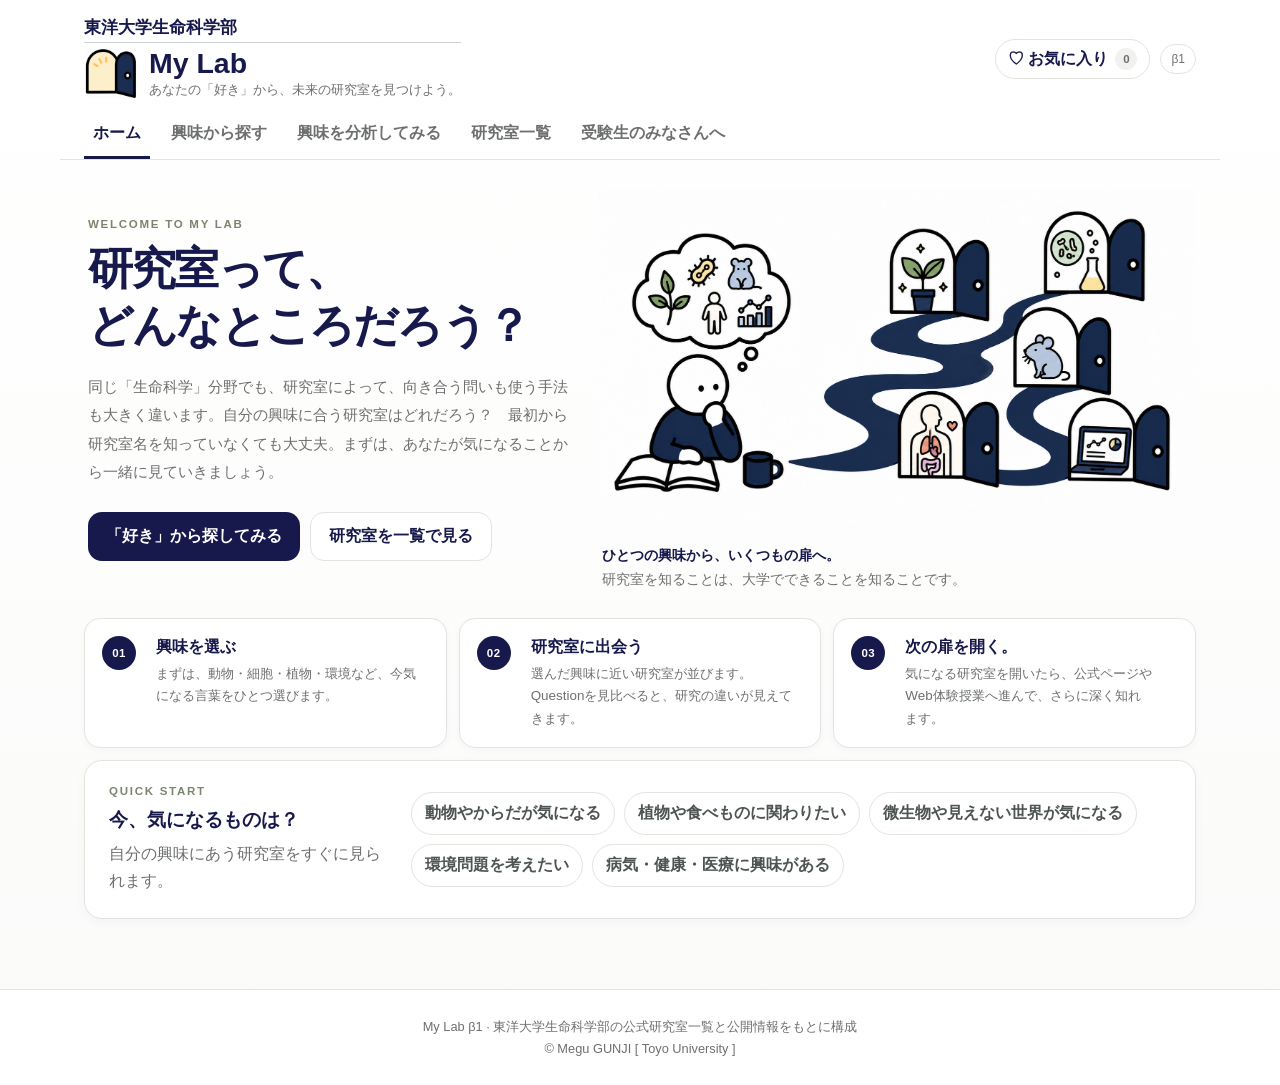
==== commit 6ddd5527: "Add Research Compass page" ====
--- a/Mylab/index.html
+++ b/Mylab/index.html
@@ -30,6 +30,7 @@
 <nav class="tabs" aria-label="メインメニュー">
   <button class="tab active" data-view="home">ホーム</button>
   <button class="tab" data-view="interest">興味から探す</button>
+  <button class="tab" data-view="compass">興味を分析してみる</button>
   <button class="tab" data-view="labs">研究室一覧</button>
   <button class="tab" data-view="visitors">受験生のみなさんへ</button>
 </nav>
@@ -83,6 +84,24 @@
   <div id="interest-tags" class="interest-panel card"></div>
   <div class="result-head"><p id="result-message">すべての研究室を表示しています。</p><span id="result-count"></span></div>
   <div id="interest-results" class="lab-grid"></div>
+</section>
+
+<section id="view-compass" class="view">
+  <div class="compass-hero card">
+    <div>
+      <span class="eyebrow">RESEARCH COMPASS</span>
+      <h2>Research Compass</h2>
+      <p class="compass-lead">あなたの興味と相性がいいのは、どの研究室でしょう？</p>
+      <p>いくつかの質問に答えながら、自分の興味や研究スタイルを整理してみましょう。</p>
+    </div>
+    <div class="compass-note">
+      <strong>これは診断ではありません。</strong>
+      <p>正解・不正解はありません。今の興味を手がかりに、新しい研究室との出会いを見つけるためのガイドです。</p>
+    </div>
+  </div>
+  <div id="compass-progress" class="compass-progress" aria-label="回答状況"></div>
+  <div id="compass-questions" class="compass-questions"></div>
+  <section id="compass-results" class="compass-results card" aria-live="polite"></section>
 </section>
 
 <section id="view-labs" class="view">
--- a/Mylab/styles.css
+++ b/Mylab/styles.css
@@ -746,9 +746,9 @@
 }
 .keyword-panel-head{
   display:flex;
-  align-items:baseline;
+  align-items:flex-start;
   justify-content:space-between;
-  gap:18px;
+  gap:12px;
   margin-bottom:11px;
 }
 .keyword-panel-head strong{
@@ -760,6 +760,27 @@
   color:var(--muted);
   font-size:.84rem;
   line-height:1.55;
+}
+.detail-term-clear{
+  flex:0 0 auto;
+  border:1px solid var(--line);
+  border-radius:999px;
+  background:#f5f6f3;
+  color:var(--muted);
+  padding:7px 11px;
+  font-size:.78rem;
+  font-weight:900;
+  transition:.18s;
+}
+.detail-term-clear:not(:disabled):hover,
+.detail-term-clear:not(:disabled):focus-visible{
+  border-color:var(--navy);
+  background:var(--navy);
+  color:#fff;
+}
+.detail-term-clear:disabled{
+  cursor:not-allowed;
+  opacity:.42;
 }
 .keyword-grid{
   display:flex;
@@ -1253,7 +1274,11 @@
     font-size:.76rem;
     line-height:1.5;
   }
-  .detail-term-grid,
+  .detail-term-grid{
+    max-height:none;
+    overflow:visible;
+    padding:1px 2px 1px 0;
+  }
   .keyword-grid{
     max-height:170px;
     overflow:auto;
@@ -2131,30 +2156,64 @@
   gap:8px;
 }
 .interest-index-grid .lab-jump-item{
+  grid-template-columns:max-content minmax(0,1fr);
   min-height:92px;
+  align-content:center;
+  column-gap:10px;
+  row-gap:5px;
+  align-items:start;
 }
 .interest-index-grid .lab-jump-item.department-themed{
   border-color:var(--dept-line);
   border-left:5px solid var(--dept-color);
-  background:linear-gradient(90deg,var(--dept-soft) 0%,#fff 42%);
+  background:#fff;
+  box-shadow:inset 14px 0 0 var(--dept-soft);
+  padding-left:58px;
 }
 .interest-index-grid .lab-jump-item.department-themed .lab-jump-dept{
+  grid-column:1;
+  grid-row:1;
   width:max-content;
   max-width:100%;
   color:var(--dept-color);
   background:var(--dept-soft);
   border:1px solid var(--dept-line);
   border-radius:999px;
-  padding:3px 7px;
+  padding:4px 8px;
+  font-size:.72rem;
+  line-height:1.1;
+  align-self:start;
+  margin-top:2px;
+}
+.interest-index-grid .lab-jump-item strong{
+  grid-column:2;
+  grid-row:1;
+  font-size:1.1rem;
+  line-height:1.34;
+}
+.interest-index-grid .lab-jump-pi{
+  grid-column:2;
+  grid-row:2;
+  font-size:.9rem;
+}
+.interest-index-grid .lab-jump-keywords{
+  grid-column:2;
+  grid-row:3;
+  margin-top:2px;
 }
 .interest-index-grid .lab-jump-item.department-themed .lab-jump-keywords em{
   background:var(--dept-soft);
   color:var(--dept-color);
+  font-size:.78rem;
+  padding:4px 7px;
 }
 
 @media(max-width:850px){
   .interest-index-grid{
     grid-template-columns:repeat(2,minmax(0,1fr));
+  }
+  .interest-index-grid .lab-jump-item.department-themed{
+    padding-left:48px;
   }
 }
 
@@ -2162,6 +2221,19 @@
   .interest-index-grid{
     grid-template-columns:1fr;
     gap:7px;
+  }
+  .interest-index-grid .lab-jump-item.department-themed{
+    box-shadow:inset 10px 0 0 var(--dept-soft);
+    padding-left:36px;
+  }
+  .interest-index-grid .lab-jump-item strong{
+    font-size:1.02rem;
+  }
+  .interest-index-grid .lab-jump-pi{
+    font-size:.84rem;
+  }
+  .interest-index-grid .lab-jump-item.department-themed .lab-jump-keywords em{
+    font-size:.73rem;
   }
 }
 
@@ -2528,6 +2600,243 @@
   border-color:var(--dept-line);
 }
 
+/* Research Compass */
+.compass-hero{
+  display:grid;
+  grid-template-columns:minmax(0,1.2fr) minmax(260px,.8fr);
+  gap:22px;
+  align-items:stretch;
+  padding:26px;
+  margin-bottom:18px;
+}
+.compass-hero h2{
+  margin:0 0 10px;
+  color:var(--navy);
+  font-size:clamp(2.1rem,4vw,3.4rem);
+  line-height:1.15;
+}
+.compass-hero p{
+  color:var(--muted);
+  line-height:1.8;
+}
+.compass-lead{
+  margin-bottom:10px;
+  color:var(--navy) !important;
+  font-size:1.18rem;
+  font-weight:900;
+}
+.compass-note{
+  border:1px solid var(--line);
+  border-left:5px solid var(--navy);
+  border-radius:16px;
+  background:#f8f9f7;
+  padding:18px;
+}
+.compass-note strong{
+  color:var(--navy);
+  font-size:1.02rem;
+}
+.compass-note p{
+  margin:8px 0 0;
+}
+.compass-progress{
+  display:grid;
+  grid-template-columns:auto minmax(120px,1fr) auto;
+  gap:12px;
+  align-items:center;
+  margin:0 2px 16px;
+  color:var(--muted);
+  font-size:.84rem;
+  font-weight:900;
+}
+.compass-progress-bar{
+  height:9px;
+  overflow:hidden;
+  border-radius:999px;
+  background:#edf0ea;
+}
+.compass-progress-bar i{
+  display:block;
+  height:100%;
+  border-radius:999px;
+  background:var(--navy);
+  transition:.2s;
+}
+.compass-reset{
+  padding:0;
+}
+.compass-questions{
+  display:grid;
+  gap:12px;
+  margin-bottom:18px;
+}
+.compass-question{
+  padding:18px;
+  box-shadow:0 2px 9px rgba(25,34,45,.035);
+}
+.compass-question-head{
+  display:flex;
+  gap:12px;
+  align-items:flex-start;
+  margin-bottom:12px;
+}
+.compass-question-head span{
+  display:inline-grid;
+  place-items:center;
+  width:32px;
+  height:32px;
+  border-radius:50%;
+  background:#eef2f4;
+  color:var(--navy);
+  font-size:.72rem;
+  font-weight:900;
+}
+.compass-question-head h3{
+  margin:2px 0 0;
+  color:var(--navy);
+  font-size:1.12rem;
+  line-height:1.45;
+}
+.compass-options{
+  display:grid;
+  grid-template-columns:repeat(3,minmax(0,1fr));
+  gap:8px;
+}
+.compass-option{
+  min-height:58px;
+  border:1px solid var(--line);
+  border-radius:12px;
+  background:#fff;
+  color:#4e5551;
+  padding:11px 12px;
+  text-align:left;
+  font-weight:900;
+  line-height:1.45;
+  transition:.18s;
+}
+.compass-option:hover,
+.compass-option:focus-visible,
+.compass-option.selected{
+  transform:translateY(-1px);
+  border-color:var(--navy);
+  background:var(--navy);
+  color:#fff;
+}
+.compass-results{
+  padding:22px;
+  margin-top:18px;
+}
+.compass-result-head{
+  display:flex;
+  justify-content:space-between;
+  gap:16px;
+  align-items:flex-start;
+  margin-bottom:14px;
+}
+.compass-result-head h3,
+.compass-keyword-feedback h3{
+  margin:0 0 6px;
+  color:var(--navy);
+  font-size:1.2rem;
+}
+.compass-result-head p{
+  margin:0;
+  color:var(--muted);
+  line-height:1.6;
+}
+.compass-result-head > span{
+  color:var(--muted);
+  font-size:.76rem;
+  font-weight:900;
+  white-space:nowrap;
+}
+.compass-match-grid{
+  display:grid;
+  grid-template-columns:repeat(3,minmax(0,1fr));
+  gap:10px;
+}
+.compass-lab-card{
+  display:flex;
+  flex-direction:column;
+  gap:9px;
+  min-width:0;
+  border:1px solid var(--line);
+  border-left:5px solid var(--dept-color);
+  border-radius:14px;
+  background:#fff;
+  padding:15px;
+}
+.compass-dept{
+  width:max-content;
+  max-width:100%;
+  border:1px solid var(--dept-line);
+  border-radius:999px;
+  background:var(--dept-soft);
+  color:var(--dept-color);
+  padding:4px 8px;
+  font-size:.72rem;
+  font-weight:900;
+}
+.compass-lab-card h3{
+  margin:0;
+  color:var(--navy);
+  font-size:1.08rem;
+  line-height:1.42;
+}
+.compass-pi{
+  margin:0;
+  color:var(--muted);
+  font-size:.86rem;
+  font-weight:850;
+}
+.compass-lab-card > p:not(.compass-pi){
+  margin:0;
+  color:#59625d;
+  font-size:.9rem;
+  line-height:1.65;
+}
+.compass-question-mini{
+  margin-top:auto;
+  border-radius:12px;
+  background:#fff9e9;
+  border:1px solid #f0dfaf;
+  padding:10px;
+}
+.compass-question-mini span{
+  display:block;
+  color:#8b8168;
+  font-size:.62rem;
+  font-weight:900;
+  letter-spacing:.12em;
+  margin-bottom:5px;
+}
+.compass-question-mini strong{
+  color:var(--navy);
+  font-size:.92rem;
+  line-height:1.55;
+}
+.compass-lab-card .lab-jump-keywords em{
+  background:var(--dept-soft);
+  color:var(--dept-color);
+}
+.compass-lab-card .open-lab{
+  align-self:flex-start;
+  margin-top:2px;
+}
+.compass-keyword-feedback{
+  margin-top:18px;
+  padding-top:16px;
+  border-top:1px solid var(--line);
+}
+.compass-message{
+  margin:18px 0 0;
+  padding:15px 17px;
+  border-radius:14px;
+  background:#f8f9f7;
+  color:var(--muted);
+  line-height:1.8;
+}
+
 @media(max-width:600px){
   .lab-card.department-themed:active,
   .lab-card.department-themed:focus-visible{
@@ -2535,4 +2844,27 @@
     background:var(--dept-soft);
     box-shadow:inset 3px 0 0 var(--dept-color);
   }
-}
+  .compass-hero{
+    grid-template-columns:1fr;
+    padding:18px;
+  }
+  .compass-progress{
+    grid-template-columns:1fr auto;
+  }
+  .compass-progress-bar{
+    grid-column:1/-1;
+    order:3;
+  }
+  .compass-options,
+  .compass-match-grid{
+    grid-template-columns:1fr;
+  }
+  .compass-question,
+  .compass-results{
+    padding:14px;
+  }
+  .compass-result-head{
+    flex-direction:column;
+    gap:8px;
+  }
+}
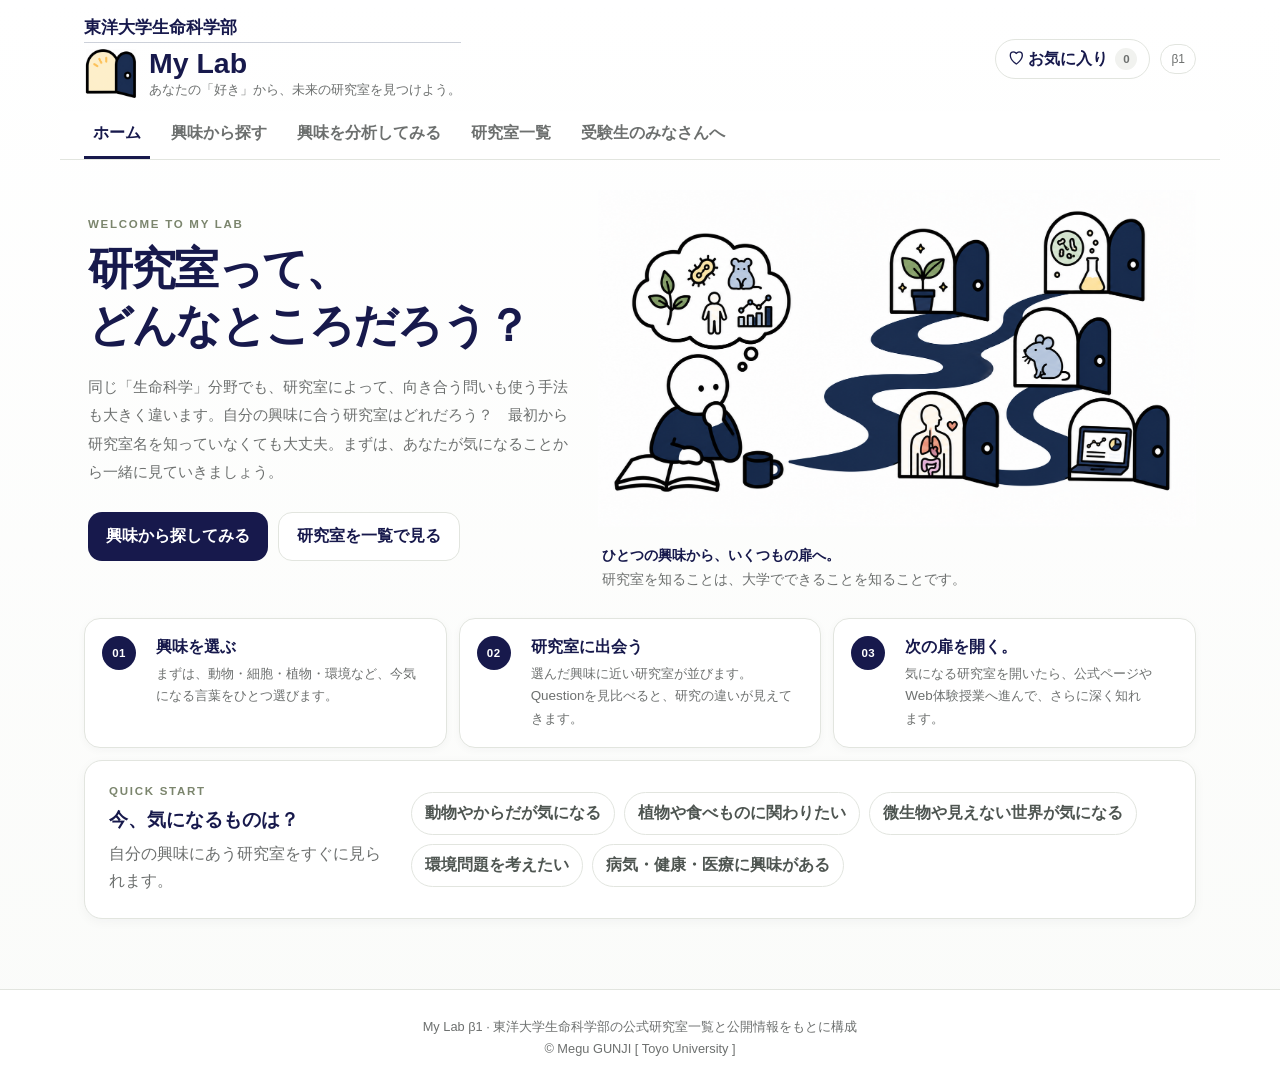
==== commit 1966c6cd: "Update index.html" ====
--- a/Mylab/index.html
+++ b/Mylab/index.html
@@ -43,7 +43,7 @@
       <h2>研究室って、<br>どんなところだろう？</h2>
       <p>同じ「生命科学」分野でも、研究室によって、向き合う問いも使う手法も大きく違います。自分の興味に合う研究室はどれだろう？　最初から研究室名を知っていなくても大丈夫。まずは、あなたが気になることから一緒に見ていきましょう。</p>
       <div class="home-buttons">
-        <button class="primary" data-go="interest">「好き」から探してみる</button>
+        <button class="primary" data-go="interest">興味から探してみる</button>
         <button class="secondary" data-go="labs">研究室を一覧で見る</button>
       </div>
     </section>
--- a/Mylab/styles.css
+++ b/Mylab/styles.css
@@ -2167,8 +2167,8 @@
   border-color:var(--dept-line);
   border-left:5px solid var(--dept-color);
   background:#fff;
-  box-shadow:inset 14px 0 0 var(--dept-soft);
-  padding-left:58px;
+  box-shadow:inset 18px 0 0 var(--dept-soft);
+  padding-left:40px;
 }
 .interest-index-grid .lab-jump-item.department-themed .lab-jump-dept{
   grid-column:1;
@@ -2213,7 +2213,7 @@
     grid-template-columns:repeat(2,minmax(0,1fr));
   }
   .interest-index-grid .lab-jump-item.department-themed{
-    padding-left:48px;
+    padding-left:36px;
   }
 }
 
@@ -2223,8 +2223,8 @@
     gap:7px;
   }
   .interest-index-grid .lab-jump-item.department-themed{
-    box-shadow:inset 10px 0 0 var(--dept-soft);
-    padding-left:36px;
+    box-shadow:inset 14px 0 0 var(--dept-soft);
+    padding-left:32px;
   }
   .interest-index-grid .lab-jump-item strong{
     font-size:1.02rem;
@@ -2609,6 +2609,9 @@
   padding:26px;
   margin-bottom:18px;
 }
+.compass-hero-simple{
+  grid-template-columns:1fr;
+}
 .compass-hero h2{
   margin:0 0 10px;
   color:var(--navy);
@@ -2624,6 +2627,9 @@
   color:var(--navy) !important;
   font-size:1.18rem;
   font-weight:900;
+}
+.compass-start{
+  margin-top:12px;
 }
 .compass-note{
   border:1px solid var(--line);
@@ -2650,7 +2656,7 @@
   font-weight:900;
 }
 .compass-progress-bar{
-  height:9px;
+  height:6px;
   overflow:hidden;
   border-radius:999px;
   background:#edf0ea;
@@ -2662,75 +2668,190 @@
   background:var(--navy);
   transition:.2s;
 }
-.compass-reset{
-  padding:0;
-}
 .compass-questions{
   display:grid;
   gap:12px;
   margin-bottom:18px;
 }
+.compass-intro-card,
+.compass-transition{
+  padding:24px;
+  box-shadow:0 2px 9px rgba(25,34,45,.035);
+}
+.compass-intro-card h3,
+.compass-transition h3{
+  margin:0 0 10px;
+  color:var(--navy);
+  font-size:1.35rem;
+  line-height:1.45;
+}
+.compass-intro-card p,
+.compass-transition p{
+  max-width:680px;
+  color:var(--muted);
+  line-height:1.8;
+}
+.compass-transition-actions,
+.compass-result-actions{
+  display:flex;
+  flex-wrap:wrap;
+  gap:10px;
+  align-items:center;
+  margin-top:18px;
+}
 .compass-question{
-  padding:18px;
+  padding:24px;
   box-shadow:0 2px 9px rgba(25,34,45,.035);
 }
 .compass-question-head{
   display:flex;
-  gap:12px;
+  gap:14px;
   align-items:flex-start;
-  margin-bottom:12px;
+  margin-bottom:18px;
 }
 .compass-question-head span{
-  display:inline-grid;
-  place-items:center;
-  width:32px;
-  height:32px;
-  border-radius:50%;
+  display:inline-block;
+  width:max-content;
+  border-radius:999px;
   background:#eef2f4;
   color:var(--navy);
-  font-size:.72rem;
-  font-weight:900;
+  padding:6px 9px;
+  font-size:.7rem;
+  font-weight:900;
+  white-space:nowrap;
 }
 .compass-question-head h3{
-  margin:2px 0 0;
-  color:var(--navy);
-  font-size:1.12rem;
+  margin:0 0 5px;
+  color:var(--navy);
+  font-size:1.22rem;
   line-height:1.45;
 }
+.compass-question-head p{
+  margin:0;
+  color:var(--muted);
+  line-height:1.65;
+}
+.compass-question-text{
+  margin:0 0 14px;
+  color:var(--navy);
+  font-size:1.38rem;
+  font-weight:900;
+  line-height:1.55;
+}
 .compass-options{
   display:grid;
-  grid-template-columns:repeat(3,minmax(0,1fr));
-  gap:8px;
+  grid-template-columns:repeat(2,minmax(0,1fr));
+  gap:10px;
 }
 .compass-option{
-  min-height:58px;
+  position:relative;
+  min-height:104px;
   border:1px solid var(--line);
   border-radius:12px;
   background:#fff;
   color:#4e5551;
-  padding:11px 12px;
+  padding:16px 42px 16px 16px;
   text-align:left;
-  font-weight:900;
   line-height:1.45;
   transition:.18s;
+}
+.compass-option span{
+  display:block;
+  color:var(--navy);
+  font-size:1rem;
+  font-weight:900;
+  line-height:1.45;
+}
+.compass-option small{
+  display:block;
+  margin-top:6px;
+  color:var(--muted);
+  font-size:.84rem;
+  font-weight:700;
+  line-height:1.55;
+}
+.compass-option::after{
+  content:"";
+  position:absolute;
+  top:14px;
+  right:14px;
+  width:18px;
+  height:18px;
+  border:1px solid #cfd6d3;
+  border-radius:50%;
+  background:#fff;
 }
 .compass-option:hover,
 .compass-option:focus-visible,
 .compass-option.selected{
   transform:translateY(-1px);
   border-color:var(--navy);
+  box-shadow:0 7px 16px rgba(25,34,45,.07);
+}
+.compass-option.selected::after{
+  content:"✓";
+  display:grid;
+  place-items:center;
+  border-color:var(--navy);
   background:var(--navy);
   color:#fff;
+  font-size:.72rem;
+  font-weight:900;
+}
+.compass-nav{
+  display:flex;
+  justify-content:space-between;
+  gap:12px;
+  margin-top:16px;
+}
+.compass-nav .text-button{
+  padding:0;
 }
 .compass-results{
   padding:22px;
   margin-top:18px;
 }
+.compass-interest-map{
+  margin-bottom:22px;
+}
+.compass-interest-map h3{
+  margin:0 0 14px;
+  color:var(--navy);
+  font-size:1.35rem;
+  line-height:1.45;
+}
+.compass-keyword-map{
+  display:grid;
+  grid-template-columns:repeat(3,minmax(0,1fr));
+  gap:10px;
+}
+.compass-keyword-card{
+  border:1px solid var(--line);
+  border-radius:14px;
+  background:#fff;
+  padding:15px;
+}
+.compass-keyword-card span{
+  display:block;
+  color:var(--muted);
+  font-size:.72rem;
+  font-weight:900;
+  letter-spacing:.08em;
+}
+.compass-keyword-card h4{
+  margin:7px 0 6px;
+  color:var(--navy);
+  font-size:1.14rem;
+  line-height:1.35;
+}
+.compass-keyword-card p{
+  margin:0;
+  color:#59625d;
+  font-size:.9rem;
+  line-height:1.7;
+}
 .compass-result-head{
-  display:flex;
-  justify-content:space-between;
-  gap:16px;
-  align-items:flex-start;
+  display:block;
   margin-bottom:14px;
 }
 .compass-result-head h3,
@@ -2743,12 +2864,6 @@
   margin:0;
   color:var(--muted);
   line-height:1.6;
-}
-.compass-result-head > span{
-  color:var(--muted);
-  font-size:.76rem;
-  font-weight:900;
-  white-space:nowrap;
 }
 .compass-match-grid{
   display:grid;
@@ -2795,29 +2910,40 @@
   font-size:.9rem;
   line-height:1.65;
 }
-.compass-question-mini{
+.compass-connection{
   margin-top:auto;
   border-radius:12px;
-  background:#fff9e9;
-  border:1px solid #f0dfaf;
+  background:#f8f9f7;
+  border:1px solid var(--line);
   padding:10px;
 }
-.compass-question-mini span{
+.compass-connection > span{
   display:block;
-  color:#8b8168;
+  color:var(--muted);
   font-size:.62rem;
   font-weight:900;
   letter-spacing:.12em;
-  margin-bottom:5px;
-}
-.compass-question-mini strong{
-  color:var(--navy);
-  font-size:.92rem;
-  line-height:1.55;
+  margin-bottom:7px;
 }
 .compass-lab-card .lab-jump-keywords em{
   background:var(--dept-soft);
   color:var(--dept-color);
+}
+.compass-reason{
+  border-top:1px solid var(--line);
+  padding-top:8px;
+}
+.compass-reason summary{
+  cursor:pointer;
+  color:var(--navy);
+  font-size:.82rem;
+  font-weight:900;
+}
+.compass-reason p{
+  margin:7px 0 0;
+  color:var(--muted);
+  font-size:.84rem;
+  line-height:1.65;
 }
 .compass-lab-card .open-lab{
   align-self:flex-start;
@@ -2856,15 +2982,35 @@
     order:3;
   }
   .compass-options,
+  .compass-keyword-map,
   .compass-match-grid{
     grid-template-columns:1fr;
   }
+  .compass-question-head{
+    flex-direction:column;
+    gap:9px;
+  }
+  .compass-question-text{
+    font-size:1.12rem;
+  }
+  .compass-option{
+    min-height:0;
+    padding:14px 40px 14px 14px;
+  }
   .compass-question,
-  .compass-results{
+  .compass-results,
+  .compass-intro-card,
+  .compass-transition{
     padding:14px;
   }
   .compass-result-head{
     flex-direction:column;
     gap:8px;
   }
-}
+  .compass-nav,
+  .compass-transition-actions,
+  .compass-result-actions{
+    align-items:flex-start;
+    flex-direction:column;
+  }
+}
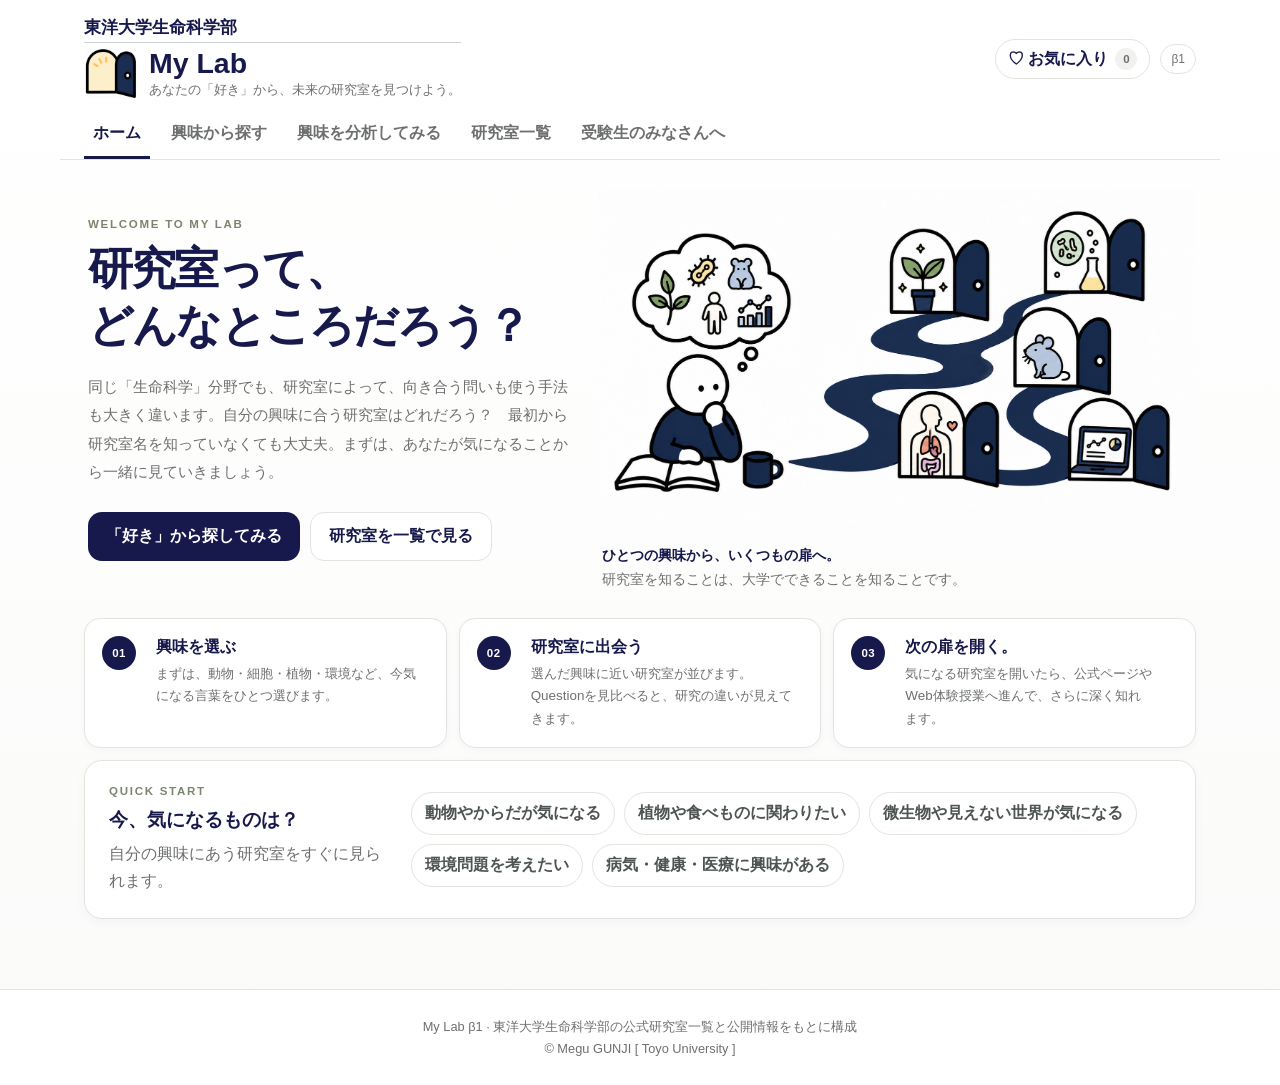
==== commit 87952d43: "Improve Research Compass mobile layout" ====
--- a/Mylab/index.html
+++ b/Mylab/index.html
@@ -5,7 +5,7 @@
 <meta name="viewport" content="width=device-width,initial-scale=1">
 <title>My Lab β1｜あなたの「好き」から、未来の研究室を見つけよう。</title>
 <meta name="description" content="東洋大学生命科学部の研究室を、興味や問いから探せるWebアプリです。">
-<link rel="stylesheet" href="styles.css">
+<link rel="stylesheet" href="styles.css?v=20260716-compass-mobile">
 </head>
 <body>
 <header class="topbar">
@@ -43,7 +43,7 @@
       <h2>研究室って、<br>どんなところだろう？</h2>
       <p>同じ「生命科学」分野でも、研究室によって、向き合う問いも使う手法も大きく違います。自分の興味に合う研究室はどれだろう？　最初から研究室名を知っていなくても大丈夫。まずは、あなたが気になることから一緒に見ていきましょう。</p>
       <div class="home-buttons">
-        <button class="primary" data-go="interest">興味から探してみる</button>
+        <button class="primary" data-go="interest">「好き」から探してみる</button>
         <button class="secondary" data-go="labs">研究室を一覧で見る</button>
       </div>
     </section>
@@ -155,6 +155,6 @@
   <p>My Lab β1 · 東洋大学生命科学部の公式研究室一覧と公開情報をもとに構成</p>
   <p>© Megu GUNJI [ Toyo University ]</p>
 </footer>
-<script src="app.js"></script>
+<script src="app.js?v=20260716-compass-mobile"></script>
 </body>
 </html>
--- a/Mylab/styles.css
+++ b/Mylab/styles.css
@@ -2972,45 +2972,153 @@
   }
   .compass-hero{
     grid-template-columns:1fr;
-    padding:18px;
+    gap:10px;
+    margin-bottom:10px;
+    padding:15px;
+  }
+  .compass-hero h2{
+    margin-bottom:8px;
+    font-size:1.42rem;
+    line-height:1.38;
+  }
+  .compass-hero p{
+    margin:0;
+    font-size:.92rem;
+    line-height:1.7;
+  }
+  .compass-hero .eyebrow{
+    margin-bottom:6px;
+  }
+  .compass-stage-question .compass-hero,
+  .compass-stage-transition .compass-hero,
+  .compass-stage-results .compass-hero{
+    display:none;
   }
   .compass-progress{
-    grid-template-columns:1fr auto;
+    grid-template-columns:auto auto;
+    justify-content:space-between;
+    gap:7px 10px;
+    margin:0 0 10px;
+    padding:0 2px;
+    font-size:.78rem;
   }
   .compass-progress-bar{
     grid-column:1/-1;
     order:3;
+    height:5px;
   }
   .compass-options,
   .compass-keyword-map,
   .compass-match-grid{
     grid-template-columns:1fr;
+    gap:8px;
   }
   .compass-question-head{
     flex-direction:column;
-    gap:9px;
+    gap:8px;
+    margin-bottom:12px;
+  }
+  .compass-question-head span{
+    padding:5px 8px;
+    font-size:.66rem;
+  }
+  .compass-question-head h3{
+    margin-bottom:3px;
+    font-size:1.05rem;
+  }
+  .compass-question-head p{
+    font-size:.88rem;
+    line-height:1.6;
   }
   .compass-question-text{
-    font-size:1.12rem;
+    margin-bottom:11px;
+    font-size:1.08rem;
+    line-height:1.5;
   }
   .compass-option{
     min-height:0;
-    padding:14px 40px 14px 14px;
+    border-radius:10px;
+    padding:12px 38px 12px 12px;
+  }
+  .compass-option span{
+    font-size:.95rem;
+  }
+  .compass-option small{
+    margin-top:4px;
+    font-size:.8rem;
+    line-height:1.48;
+  }
+  .compass-option::after{
+    top:12px;
+    right:12px;
+    width:17px;
+    height:17px;
   }
   .compass-question,
   .compass-results,
   .compass-intro-card,
   .compass-transition{
-    padding:14px;
+    border-radius:12px;
+    padding:13px;
+  }
+  .compass-intro-card h3,
+  .compass-transition h3,
+  .compass-interest-map h3{
+    font-size:1.08rem;
+    line-height:1.45;
+  }
+  .compass-intro-card p,
+  .compass-transition p{
+    margin:0 0 12px;
+    font-size:.88rem;
+    line-height:1.65;
   }
   .compass-result-head{
     flex-direction:column;
     gap:8px;
+  }
+  .compass-result-head h3{
+    font-size:1.08rem;
+  }
+  .compass-result-head p,
+  .compass-message{
+    font-size:.88rem;
+    line-height:1.65;
+  }
+  .compass-keyword-card,
+  .compass-lab-card{
+    border-radius:12px;
+    padding:12px;
+  }
+  .compass-keyword-card h4{
+    font-size:1.04rem;
+  }
+  .compass-keyword-card p,
+  .compass-lab-card > p:not(.compass-pi){
+    font-size:.84rem;
+    line-height:1.6;
+  }
+  .compass-lab-card h3{
+    font-size:1.02rem;
+  }
+  .compass-message{
+    margin-top:12px;
+    padding:12px;
   }
   .compass-nav,
   .compass-transition-actions,
   .compass-result-actions{
     align-items:flex-start;
     flex-direction:column;
-  }
-}
+    gap:8px;
+  }
+  .compass-nav{
+    margin-top:13px;
+  }
+  .compass-result-actions .primary,
+  .compass-result-actions .secondary,
+  .compass-transition-actions .primary{
+    width:100%;
+    justify-content:center;
+  }
+}
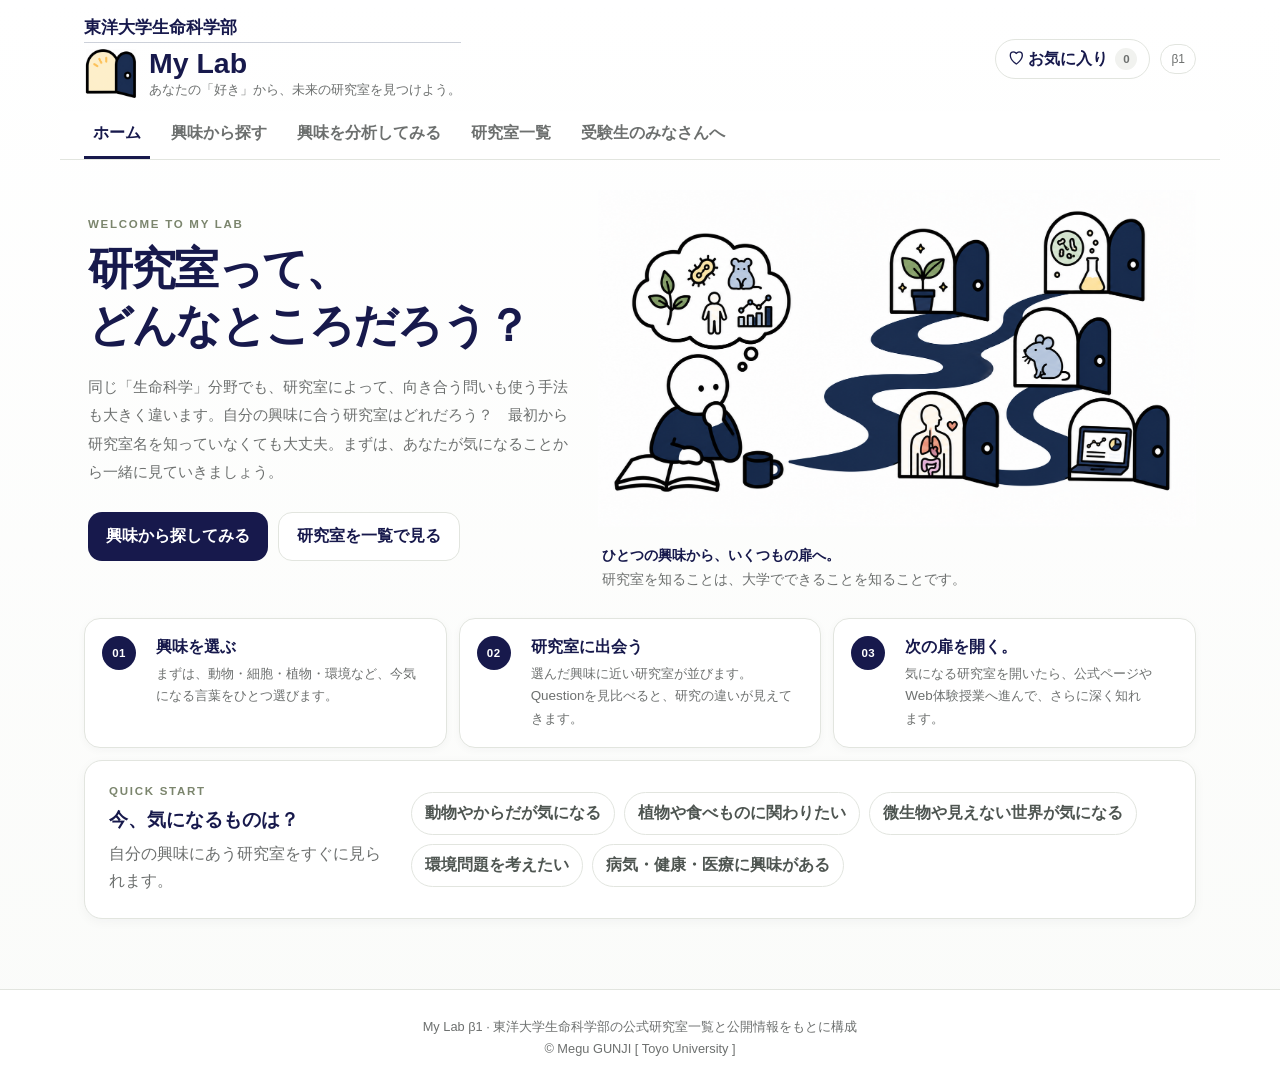
==== commit d45e6d9c: "Merge branch 'main' of https://github.com/gunji-lab/life-science-learning-platform" ====
--- a/Mylab/index.html
+++ b/Mylab/index.html
@@ -43,7 +43,7 @@
       <h2>研究室って、<br>どんなところだろう？</h2>
       <p>同じ「生命科学」分野でも、研究室によって、向き合う問いも使う手法も大きく違います。自分の興味に合う研究室はどれだろう？　最初から研究室名を知っていなくても大丈夫。まずは、あなたが気になることから一緒に見ていきましょう。</p>
       <div class="home-buttons">
-        <button class="primary" data-go="interest">「好き」から探してみる</button>
+        <button class="primary" data-go="interest">興味から探してみる</button>
         <button class="secondary" data-go="labs">研究室を一覧で見る</button>
       </div>
     </section>
